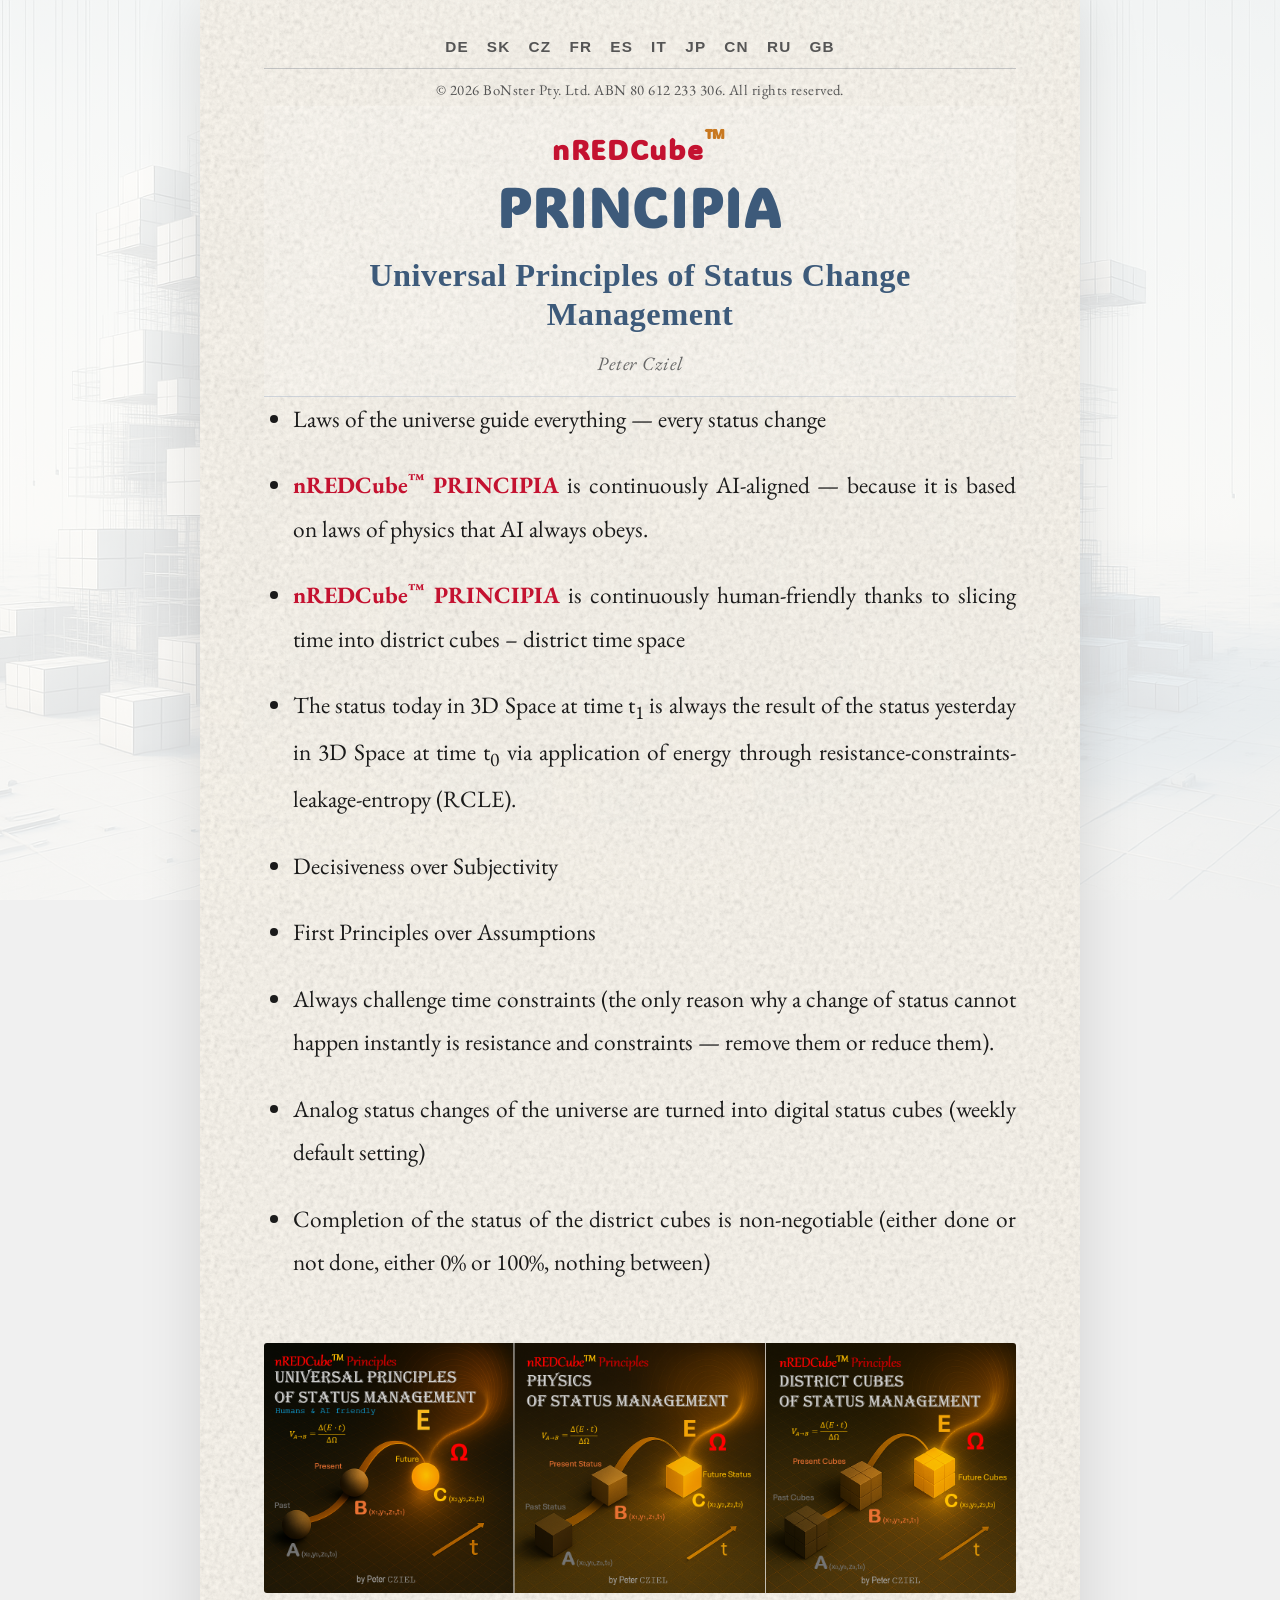
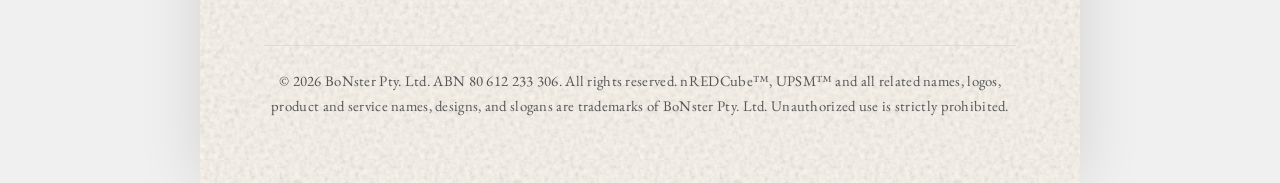
==== index.html @ 59ad7cab "Expand footer trademark notice to include UPSM and full IP protection language" ====
<!DOCTYPE html>
<html lang="en">
<head>
    <meta charset="UTF-8">
    <meta name="viewport" content="width=device-width, initial-scale=1.0">
    <title>nREDCube™ PRINCIPIA — Universal Principles of Status Change Management</title>
    <link rel="preconnect" href="https://fonts.googleapis.com">
    <link rel="preconnect" href="https://fonts.gstatic.com" crossorigin>
    <link href="https://fonts.googleapis.com/css2?family=ADLaM+Display&family=EB+Garamond:ital,wght@0,400;0,600;0,700;1,400&family=Playfair+Display:wght@700;900&display=swap" rel="stylesheet">
    <link rel="stylesheet" href="style.css">
</head>
<body>

    <div class="page-container">

        <div id="google_translate_element" style="display:none"></div>

        <div class="paper">

        <div class="lang-bar">
            <button onclick="translateTo('de')" title="Deutsch">DE</button>
            <button onclick="translateTo('sk')" title="Slovenčina">SK</button>
            <button onclick="translateTo('cs')" title="Čeština">CZ</button>
            <button onclick="translateTo('fr')" title="Français">FR</button>
            <button onclick="translateTo('es')" title="Español">ES</button>
            <button onclick="translateTo('it')" title="Italiano">IT</button>
            <button onclick="translateTo('ja')" title="日本語">JP</button>
            <button onclick="translateTo('zh-CN')" title="中文">CN</button>
            <button onclick="translateTo('ru')" title="Русский">RU</button>
            <button onclick="translateTo('en')" title="English">GB</button>
        </div>

        <div class="paper-top">
            <p class="copyright-top" id="copyright-top"></p>
        </div>

        <header>
            <p class="brand">nREDCube<sup class="brand-tm">™</sup></p>
            <h1>PRINCIPIA</h1>
            <h2>Universal Principles of Status Change Management</h2>
            <p class="author">Peter Cziel</p>
        </header>

        <main>
            <ul class="principles">
                <li>Laws of the universe guide everything &mdash; every status change</li>
                <li><strong>nREDCube<sup>™</sup> PRINCIPIA</strong> is continuously AI-aligned &mdash; because it is based on laws of physics that AI always obeys.</li>
                <li><strong>nREDCube<sup>™</sup> PRINCIPIA</strong> is continuously human-friendly thanks to slicing time into district cubes &ndash; district time space</li>
                <li>The status today in 3D Space at time t<sub>1</sub> is always the result of the status yesterday in 3D Space at time t<sub>0</sub> via application of energy through resistance-constraints-leakage-entropy (RCLE).</li>
                <li>Decisiveness over Subjectivity</li>
                <li>First Principles over Assumptions</li>
                <li>Always challenge time constraints (the only reason why a change of status cannot happen instantly is resistance and constraints &mdash; remove them or reduce them).</li>
                <li>Analog status changes of the universe are turned into digital status cubes (weekly default setting)</li>
                <li>Completion of the status of the district cubes is non-negotiable (either done or not done, either 0% or 100%, nothing between)</li>
            </ul>
        </main>

        <section class="diagrams">
            <img src="nRedCubeTM Main picture.png" alt="nREDCube™ Principles Diagrams — Universal Principles, Physics, and District Cubes of Status Management">
        </section>

        <footer>
            <p id="footer-copy"></p>
        </footer>

        </div><!-- end .paper -->

    </div>

    <script>
        document.getElementById('copyright-top').innerHTML =
            '&copy; ' + new Date().getFullYear() +
            ' BoNster Pty. Ltd. ABN 80 612 233 306. All rights reserved.';

        document.getElementById('footer-copy').innerHTML =
            '&copy; ' + new Date().getFullYear() +
            ' BoNster Pty. Ltd. ABN 80 612 233 306. All rights reserved. nREDCube&trade;, UPSM&trade; and all related names, logos, product and service names, designs, and slogans are trademarks of BoNster Pty. Ltd. Unauthorized use is strictly prohibited.';

        function googleTranslateElementInit() {
            new google.translate.TranslateElement({
                pageLanguage: 'en',
                includedLanguages: 'de,sk,cs,fr,es,it,ja,zh-CN,ru',
                autoDisplay: false
            }, 'google_translate_element');
        }

        function translateTo(lang) {
            var select = document.querySelector('.goog-te-combo');
            if (select) {
                select.value = lang;
                select.dispatchEvent(new Event('change'));
            }
        }
    </script>
    <script src="//translate.google.com/translate_a/element.js?cb=googleTranslateElementInit"></script>

</body>
</html>
---- style.css ----
/* ── Reset ── */
*, *::before, *::after {
    box-sizing: border-box;
    margin: 0;
    padding: 0;
}

/* ── Base ── */
html {
    font-size: 18px;
    scroll-behavior: smooth;
}

body {
    background-color: #f0f0f0;
    background-image: linear-gradient(rgba(255,255,255,0.86), rgba(255,255,255,0.86)), url('Background Image.png');
    background-repeat: no-repeat;
    background-position: center center;
    background-size: cover;
    background-attachment: fixed;
    color: #1a1a1a;
    font-family: 'EB Garamond', Garamond, 'Times New Roman', serif;
    line-height: 1.7;
    min-height: 100vh;
    position: relative;
}

/* ── Page Container — transparent frame ── */
.page-container {
    position: relative;
    z-index: 1;
    max-width: 880px;
    margin: 0 auto;
    padding-top: 0;
    min-height: 100vh;
}

/* ── Paper — cream content area below the glass header ── */
.paper {
    position: relative;
    background: rgba(251, 247, 238, 0.91);
    box-shadow: 0 0 60px rgba(0, 0, 0, 0.12);
    padding: 28px 64px 64px;
    min-height: 100vh;
}

/* Paper grain texture */
.paper::before {
    content: '';
    position: absolute;
    inset: 0;
    z-index: 0;
    pointer-events: none;
    background-image: url("data:image/svg+xml,%3Csvg xmlns='http://www.w3.org/2000/svg' width='220' height='220'%3E%3Cfilter id='n'%3E%3CfeTurbulence type='fractalNoise' baseFrequency='0.2' numOctaves='6' stitchTiles='stitch'/%3E%3CfeColorMatrix type='saturate' values='0'/%3E%3C/filter%3E%3Crect width='220' height='220' filter='url(%23n)' opacity='0.35'/%3E%3C/svg%3E");
    background-repeat: repeat;
    mix-blend-mode: multiply;
}

.paper > * {
    position: relative;
    z-index: 1;
}

/* ── Language Bar ── */
.lang-bar {
    display: flex;
    justify-content: center;
    flex-wrap: wrap;
    gap: 18px;
    padding: 10px 64px 12px;
    border-bottom: 1px solid rgba(125, 132, 143, 0.4);
    font-family: Arial, Helvetica, sans-serif;
    font-size: 0.85rem;
    font-weight: 700;
    letter-spacing: 0.08em;
}

.lang-bar button {
    background: none;
    border: none;
    cursor: pointer;
    padding: 0;
    color: #555;
    font-family: Arial, Helvetica, sans-serif;
    font-size: 0.85rem;
    font-weight: 600;
    letter-spacing: 0.08em;
    transition: color 0.15s, opacity 0.15s;
}

.lang-bar button:hover {
    color: #1a1a1a;
    text-decoration: underline;
}

/* Hide Google Translate banner */
.goog-te-banner-frame, #goog-gt-tt { display: none !important; }
body { top: 0 !important; }

/* ── Paper Top ── */
.paper-top {
    padding: 8px 64px 4px;
}

/* ── Copyright Line ── */
.copyright-top {
    font-size: 0.82rem;
    color: #555;
    text-align: center;
    margin: 0;
    letter-spacing: 0.03em;
}

/* ── Header — glass stripe ── */
header {
    text-align: center;
    padding: 10px 64px 16px;
    margin-bottom: 0;
    border-bottom: 1px solid rgba(180, 190, 205, 0.6);
    background: rgba(255, 255, 255, 0.15);
}

.brand {
    font-family: 'ADLaM Display', Georgia, serif;
    font-size: 1.55rem;
    font-weight: 700;
    color: #c41230;
    letter-spacing: 0.06em;
    margin-bottom: 6px;
}

.brand-tm {
    font-family: 'ADLaM Display', Georgia, serif;
    font-size: 1.0em;
    vertical-align: super;
    color: #c87820;
}

h1 {
    font-family: 'ADLaM Display', Georgia, serif;
    font-size: 3.0rem;
    font-weight: 900;
    color: #3d5a7a;
    letter-spacing: 0.04em;
    line-height: 1;
    margin-bottom: 22px;
}

h2 {
    font-family: 'Garamond', Georgia, serif;
    font-size: clamp(0.9rem, 3.9vw, 1.8rem);
    font-weight: 900;
    color: #3d5a7a;
    letter-spacing: 0.015em;
    line-height: 1.2;
    text-align: center;
    width: 100%;
}

/* ── Author ── */
.author {
    font-family: 'EB Garamond', Garamond, serif;
    font-size: 1.05rem;
    font-style: italic;
    color: #666;
    margin-top: 14px;
    letter-spacing: 0.04em;
}

/* ── Principles List ── */
.principles {
    list-style: disc;
    padding-left: 1.6em;
    margin-bottom: 60px;
}

.principles li {
    font-size: 1.3rem;
    line-height: 1.85;
    margin-bottom: 1em;
    text-align: justify;
    hyphens: auto;
}

.principles li:last-child {
    margin-bottom: 0;
}

.principles strong {
    color: #c41230;
    font-weight: 700;
}

.principles strong sup {
    font-size: 0.6em;
}

/* ── Diagrams ── */
.diagrams {
    margin-bottom: 52px;
}

.diagrams img {
    width: 100%;
    height: auto;
    display: block;
    border-radius: 3px;
}

/* ── Footer ── */
footer {
    border-top: 1px solid #dddbd6;
    padding-top: 22px;
    text-align: center;
}

footer p {
    font-size: 0.82rem;
    color: #555;
    letter-spacing: 0.02em;
}

/* ── Responsive ── */
@media (max-width: 720px) {
    .page-container {
        padding: 32px 28px 48px;
    }

    h1 {
        font-size: 3.8rem;
    }

    h2 {
        font-size: 1.1rem;
    }

    .principles li {
        font-size: 0.95rem;
    }
}

@media (max-width: 480px) {
    h1 {
        font-size: 2.8rem;
    }

    .brand {
        font-size: 1.2rem;
    }
}
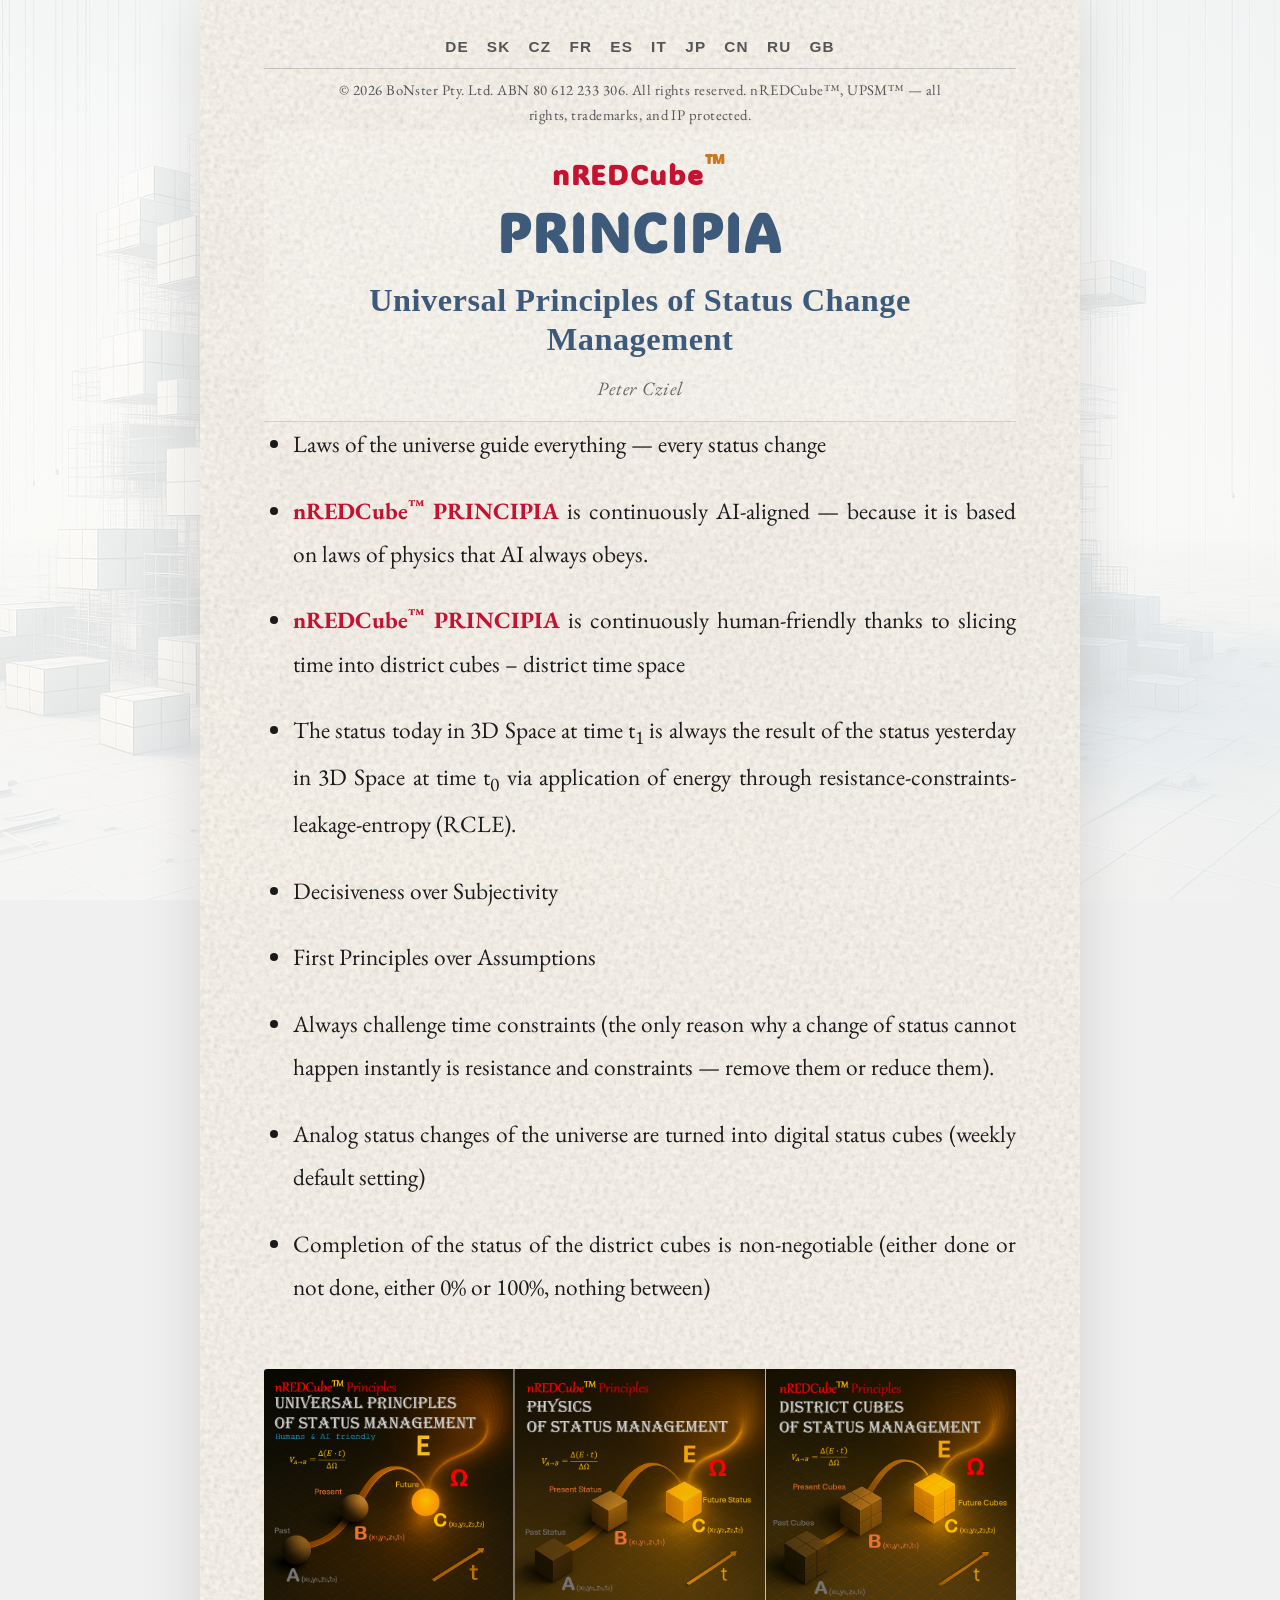
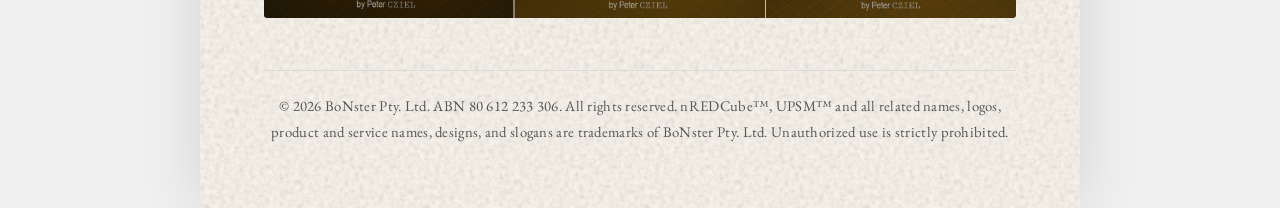
==== commit 11663e7e: "Add full trademark notice to top copyright line" ====
--- a/index.html
+++ b/index.html
@@ -70,7 +70,7 @@
     <script>
         document.getElementById('copyright-top').innerHTML =
             '&copy; ' + new Date().getFullYear() +
-            ' BoNster Pty. Ltd. ABN 80 612 233 306. All rights reserved.';
+            ' BoNster Pty. Ltd. ABN 80 612 233 306. All rights reserved. nREDCube&trade;, UPSM&trade; &mdash; all rights, trademarks, and IP protected.';
 
         document.getElementById('footer-copy').innerHTML =
             '&copy; ' + new Date().getFullYear() +
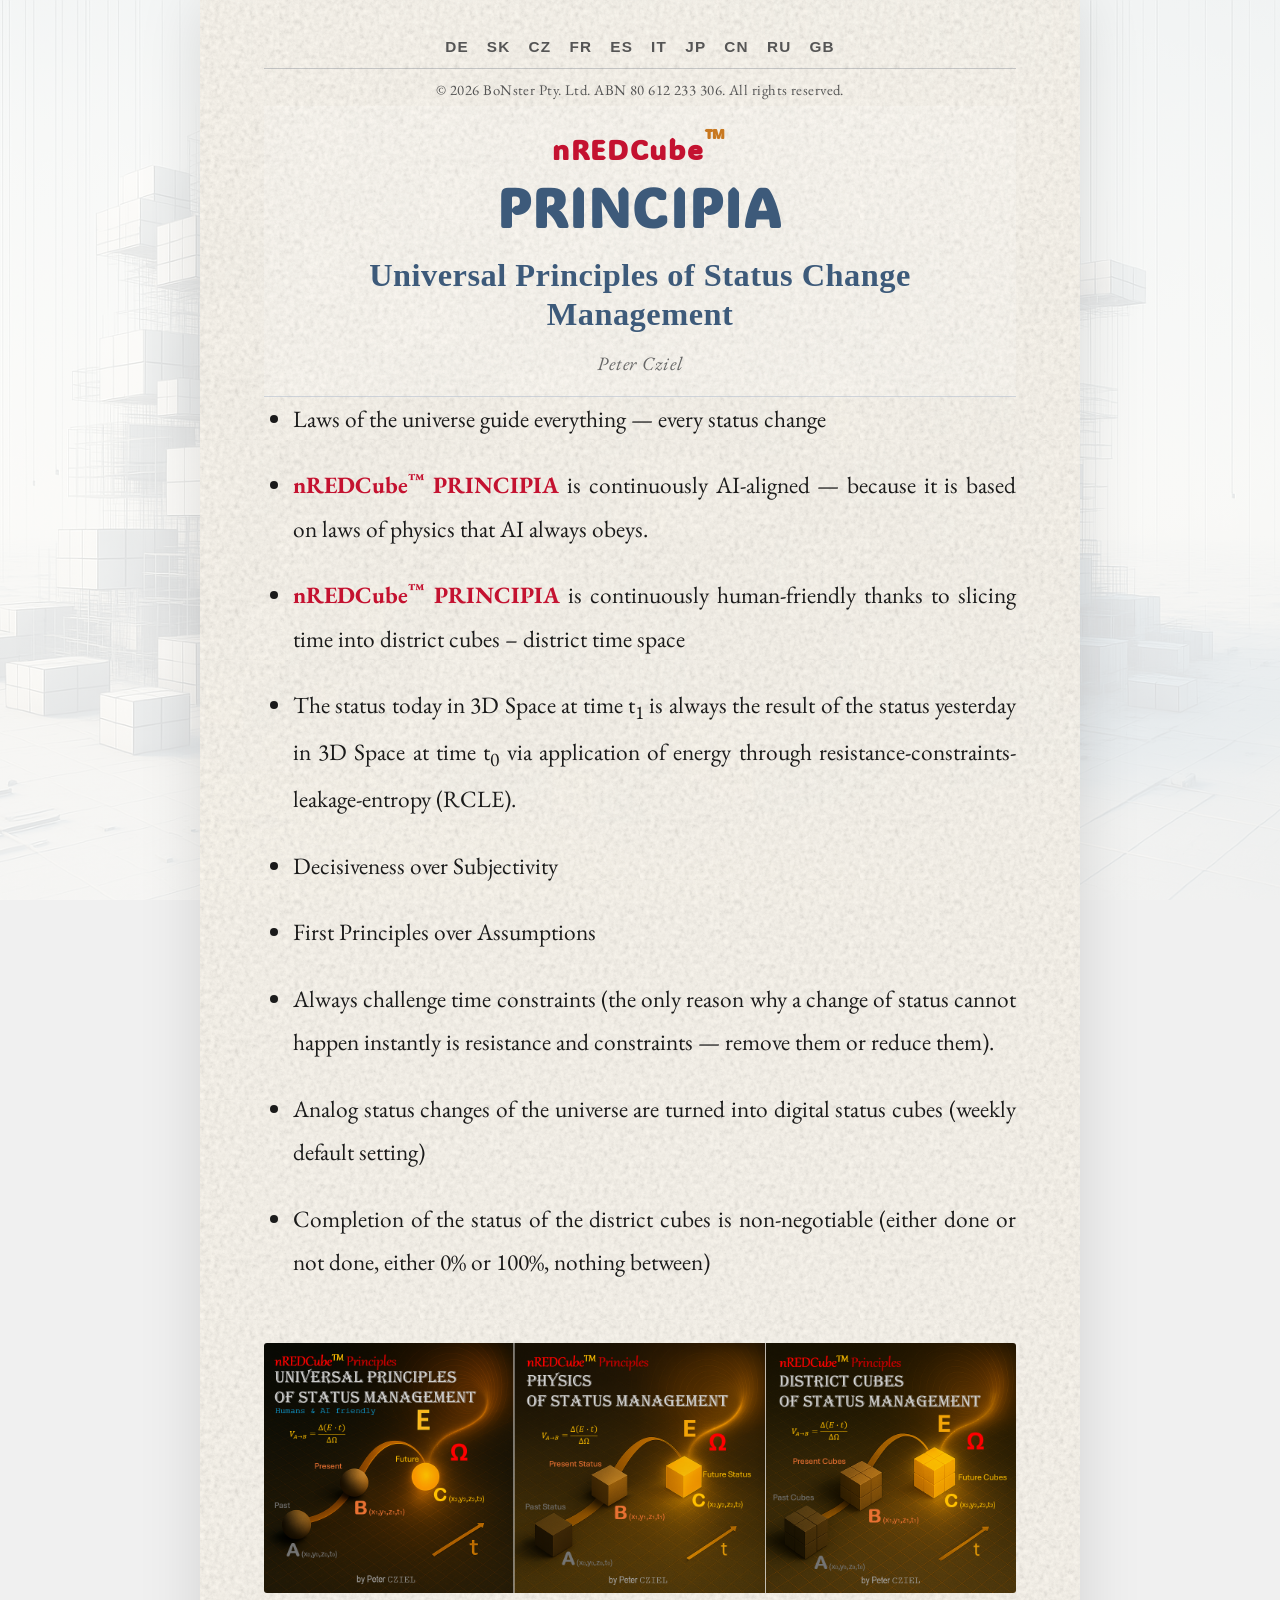
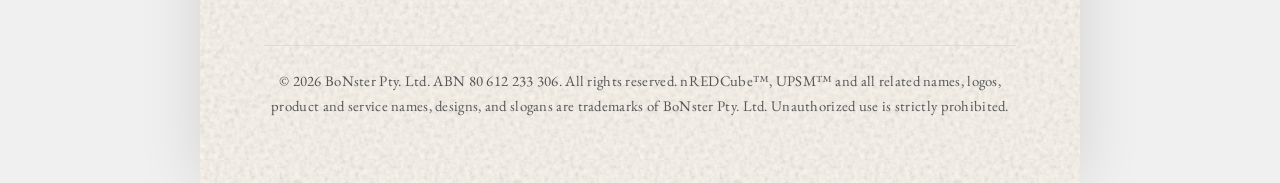
==== commit b489d43c: "Revert top copyright to single line, footer retains full trademark notice" ====
--- a/index.html
+++ b/index.html
@@ -70,7 +70,7 @@
     <script>
         document.getElementById('copyright-top').innerHTML =
             '&copy; ' + new Date().getFullYear() +
-            ' BoNster Pty. Ltd. ABN 80 612 233 306. All rights reserved. nREDCube&trade;, UPSM&trade; &mdash; all rights, trademarks, and IP protected.';
+            ' BoNster Pty. Ltd. ABN 80 612 233 306. All rights reserved.';
 
         document.getElementById('footer-copy').innerHTML =
             '&copy; ' + new Date().getFullYear() +
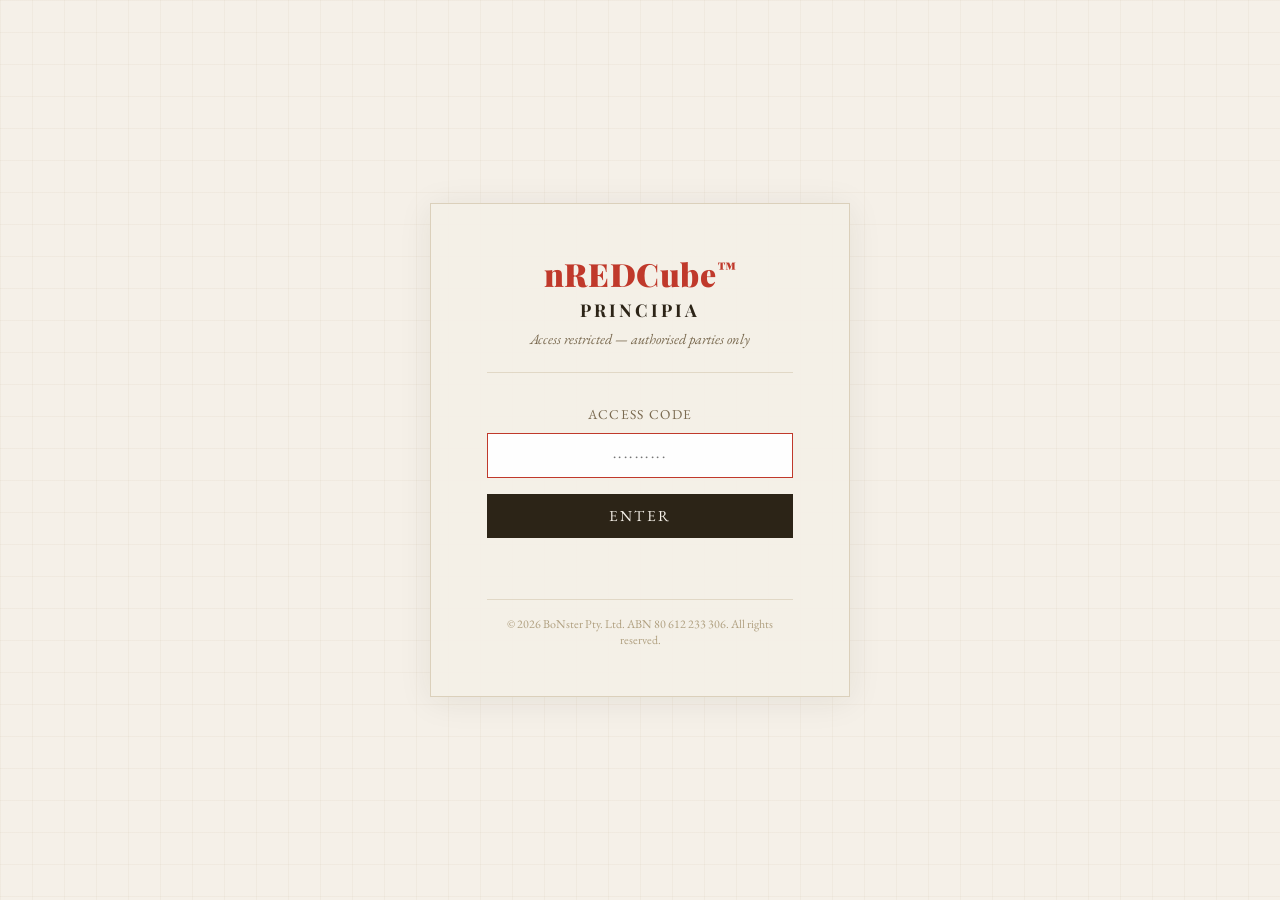
==== commit 42f62a1f: "Add password gate, move PRINCIPIA to principia.html, block search bots" ====
--- a/index.html
+++ b/index.html
@@ -3,96 +3,170 @@
 <head>
     <meta charset="UTF-8">
     <meta name="viewport" content="width=device-width, initial-scale=1.0">
-    <title>nREDCube™ PRINCIPIA — Universal Principles of Status Change Management</title>
+    <title>nREDCube™ — Access Required</title>
     <link rel="preconnect" href="https://fonts.googleapis.com">
     <link rel="preconnect" href="https://fonts.gstatic.com" crossorigin>
-    <link href="https://fonts.googleapis.com/css2?family=ADLaM+Display&family=EB+Garamond:ital,wght@0,400;0,600;0,700;1,400&family=Playfair+Display:wght@700;900&display=swap" rel="stylesheet">
-    <link rel="stylesheet" href="style.css">
+    <link href="https://fonts.googleapis.com/css2?family=EB+Garamond:ital,wght@0,400;0,600;1,400&family=Playfair+Display:wght@700;900&display=swap" rel="stylesheet">
+    <style>
+        *, *::before, *::after { box-sizing: border-box; margin: 0; padding: 0; }
+
+        body {
+            background-color: #f5f0e8;
+            background-image:
+                linear-gradient(rgba(180,160,120,0.08) 1px, transparent 1px),
+                linear-gradient(90deg, rgba(180,160,120,0.08) 1px, transparent 1px);
+            background-size: 32px 32px;
+            min-height: 100vh;
+            display: flex;
+            align-items: center;
+            justify-content: center;
+            font-family: 'EB Garamond', Georgia, serif;
+            color: #2c2417;
+        }
+
+        .gate {
+            background: rgba(245, 240, 232, 0.92);
+            border: 1px solid rgba(180,160,120,0.4);
+            padding: 3rem 3.5rem;
+            max-width: 420px;
+            width: 90%;
+            text-align: center;
+            box-shadow: 0 4px 32px rgba(44,36,23,0.08);
+        }
+
+        .brand {
+            font-family: 'Playfair Display', Georgia, serif;
+            font-size: 2rem;
+            font-weight: 900;
+            color: #c0392b;
+            letter-spacing: 0.02em;
+            margin-bottom: 0.2rem;
+        }
+
+        .brand sup {
+            font-size: 0.55em;
+            vertical-align: super;
+        }
+
+        h1 {
+            font-family: 'Playfair Display', Georgia, serif;
+            font-size: 1.1rem;
+            font-weight: 700;
+            letter-spacing: 0.18em;
+            text-transform: uppercase;
+            color: #2c2417;
+            margin-bottom: 0.5rem;
+        }
+
+        .subtitle {
+            font-size: 0.9rem;
+            color: #7a6a50;
+            font-style: italic;
+            margin-bottom: 2rem;
+            border-bottom: 1px solid rgba(180,160,120,0.3);
+            padding-bottom: 1.5rem;
+        }
+
+        label {
+            display: block;
+            font-size: 0.85rem;
+            letter-spacing: 0.1em;
+            text-transform: uppercase;
+            color: #7a6a50;
+            margin-bottom: 0.6rem;
+        }
+
+        input[type="password"] {
+            width: 100%;
+            padding: 0.7rem 1rem;
+            font-family: 'EB Garamond', Georgia, serif;
+            font-size: 1rem;
+            background: rgba(255,255,255,0.7);
+            border: 1px solid rgba(180,160,120,0.5);
+            color: #2c2417;
+            text-align: center;
+            letter-spacing: 0.15em;
+            outline: none;
+            margin-bottom: 1rem;
+        }
+
+        input[type="password"]:focus {
+            border-color: #c0392b;
+            background: rgba(255,255,255,0.95);
+        }
+
+        button {
+            width: 100%;
+            padding: 0.75rem;
+            background: #2c2417;
+            color: #f5f0e8;
+            font-family: 'EB Garamond', Georgia, serif;
+            font-size: 0.95rem;
+            letter-spacing: 0.15em;
+            text-transform: uppercase;
+            border: none;
+            cursor: pointer;
+            transition: background 0.2s;
+        }
+
+        button:hover {
+            background: #c0392b;
+        }
+
+        .error {
+            color: #c0392b;
+            font-size: 0.85rem;
+            margin-top: 0.75rem;
+            font-style: italic;
+            min-height: 1.2em;
+        }
+
+        .footer-note {
+            margin-top: 2rem;
+            font-size: 0.75rem;
+            color: #b0a080;
+            border-top: 1px solid rgba(180,160,120,0.3);
+            padding-top: 1rem;
+        }
+    </style>
 </head>
 <body>
 
-    <div class="page-container">
+    <div class="gate">
+        <p class="brand">nREDCube<sup>™</sup></p>
+        <h1>PRINCIPIA</h1>
+        <p class="subtitle">Access restricted — authorised parties only</p>
 
-        <div id="google_translate_element" style="display:none"></div>
+        <label for="pw">Access code</label>
+        <input type="password" id="pw" autocomplete="off" autofocus placeholder="··········">
+        <button onclick="checkPassword()">Enter</button>
+        <p class="error" id="error-msg"></p>
 
-        <div class="paper">
-
-        <div class="lang-bar">
-            <button onclick="translateTo('de')" title="Deutsch">DE</button>
-            <button onclick="translateTo('sk')" title="Slovenčina">SK</button>
-            <button onclick="translateTo('cs')" title="Čeština">CZ</button>
-            <button onclick="translateTo('fr')" title="Français">FR</button>
-            <button onclick="translateTo('es')" title="Español">ES</button>
-            <button onclick="translateTo('it')" title="Italiano">IT</button>
-            <button onclick="translateTo('ja')" title="日本語">JP</button>
-            <button onclick="translateTo('zh-CN')" title="中文">CN</button>
-            <button onclick="translateTo('ru')" title="Русский">RU</button>
-            <button onclick="translateTo('en')" title="English">GB</button>
-        </div>
-
-        <div class="paper-top">
-            <p class="copyright-top" id="copyright-top"></p>
-        </div>
-
-        <header>
-            <p class="brand">nREDCube<sup class="brand-tm">™</sup></p>
-            <h1>PRINCIPIA</h1>
-            <h2>Universal Principles of Status Change Management</h2>
-            <p class="author">Peter Cziel</p>
-        </header>
-
-        <main>
-            <ul class="principles">
-                <li>Laws of the universe guide everything &mdash; every status change</li>
-                <li><strong>nREDCube<sup>™</sup> PRINCIPIA</strong> is continuously AI-aligned &mdash; because it is based on laws of physics that AI always obeys.</li>
-                <li><strong>nREDCube<sup>™</sup> PRINCIPIA</strong> is continuously human-friendly thanks to slicing time into district cubes &ndash; district time space</li>
-                <li>The status today in 3D Space at time t<sub>1</sub> is always the result of the status yesterday in 3D Space at time t<sub>0</sub> via application of energy through resistance-constraints-leakage-entropy (RCLE).</li>
-                <li>Decisiveness over Subjectivity</li>
-                <li>First Principles over Assumptions</li>
-                <li>Always challenge time constraints (the only reason why a change of status cannot happen instantly is resistance and constraints &mdash; remove them or reduce them).</li>
-                <li>Analog status changes of the universe are turned into digital status cubes (weekly default setting)</li>
-                <li>Completion of the status of the district cubes is non-negotiable (either done or not done, either 0% or 100%, nothing between)</li>
-            </ul>
-        </main>
-
-        <section class="diagrams">
-            <img src="nRedCubeTM Main picture.png" alt="nREDCube™ Principles Diagrams — Universal Principles, Physics, and District Cubes of Status Management">
-        </section>
-
-        <footer>
-            <p id="footer-copy"></p>
-        </footer>
-
-        </div><!-- end .paper -->
-
+        <p class="footer-note">© <script>document.write(new Date().getFullYear())</script> BoNster Pty. Ltd. ABN 80 612 233 306. All rights reserved.</p>
     </div>
 
     <script>
-        document.getElementById('copyright-top').innerHTML =
-            '&copy; ' + new Date().getFullYear() +
-            ' BoNster Pty. Ltd. ABN 80 612 233 306. All rights reserved.';
-
-        document.getElementById('footer-copy').innerHTML =
-            '&copy; ' + new Date().getFullYear() +
-            ' BoNster Pty. Ltd. ABN 80 612 233 306. All rights reserved. nREDCube&trade;, UPSM&trade; and all related names, logos, product and service names, designs, and slogans are trademarks of BoNster Pty. Ltd. Unauthorized use is strictly prohibited.';
-
-        function googleTranslateElementInit() {
-            new google.translate.TranslateElement({
-                pageLanguage: 'en',
-                includedLanguages: 'de,sk,cs,fr,es,it,ja,zh-CN,ru',
-                autoDisplay: false
-            }, 'google_translate_element');
+        function checkPassword() {
+            var input = document.getElementById('pw').value;
+            if (input === 'Domasa477') {
+                sessionStorage.setItem('nrc_access', '1');
+                window.location.href = 'principia.html';
+            } else {
+                document.getElementById('error-msg').textContent = 'Incorrect access code.';
+                document.getElementById('pw').value = '';
+                document.getElementById('pw').focus();
+            }
         }
 
-        function translateTo(lang) {
-            var select = document.querySelector('.goog-te-combo');
-            if (select) {
-                select.value = lang;
-                select.dispatchEvent(new Event('change'));
-            }
+        document.getElementById('pw').addEventListener('keydown', function(e) {
+            if (e.key === 'Enter') checkPassword();
+        });
+
+        // If already authenticated this session, go straight through
+        if (sessionStorage.getItem('nrc_access') === '1') {
+            window.location.href = 'principia.html';
         }
     </script>
-    <script src="//translate.google.com/translate_a/element.js?cb=googleTranslateElementInit"></script>
 
 </body>
 </html>
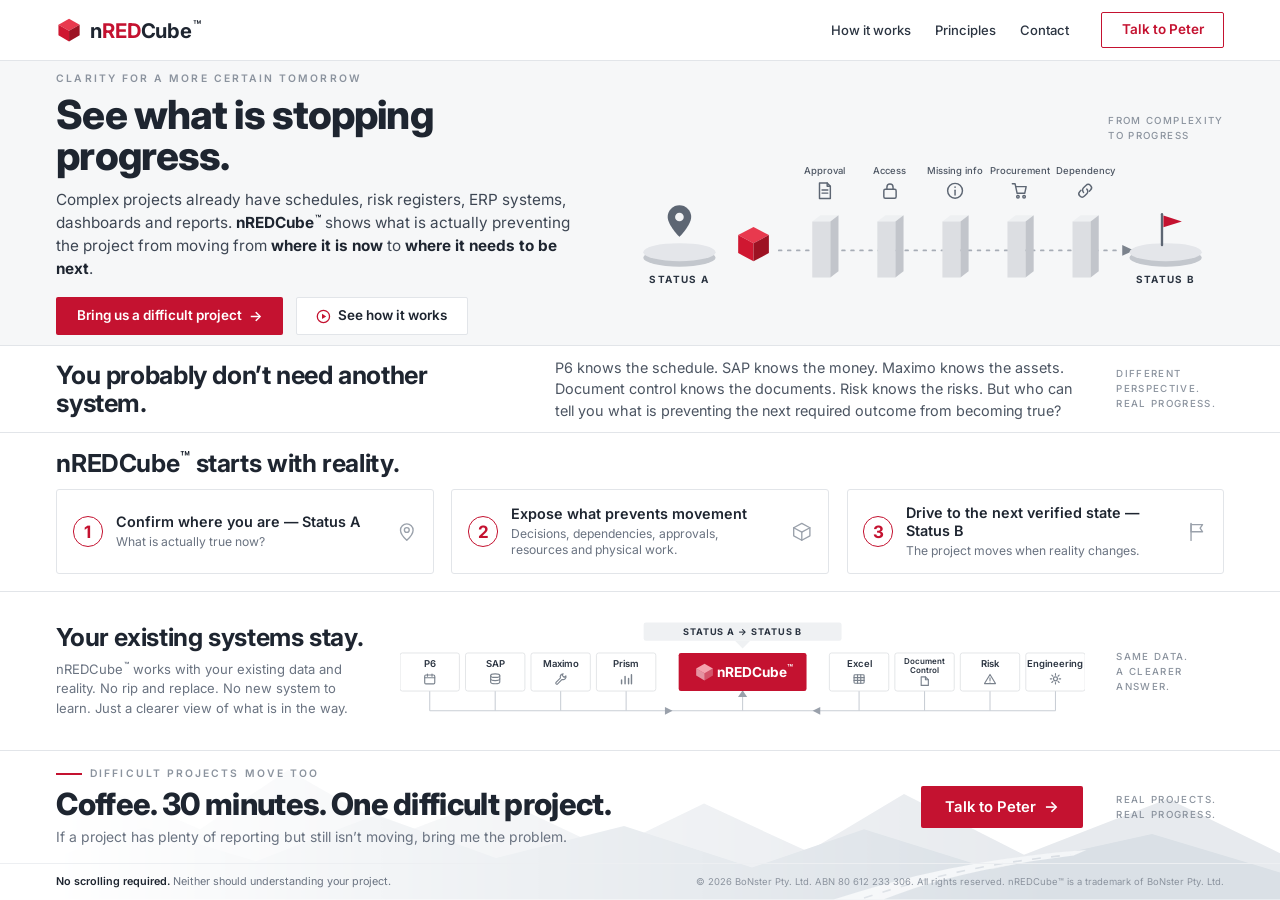
==== commit 09b744eb: "New homepage; move PRINCIPIA to /principia/" ====
--- a/index.html
+++ b/index.html
@@ -1,172 +1,669 @@
 <!DOCTYPE html>
 <html lang="en">
 <head>
-    <meta charset="UTF-8">
-    <meta name="viewport" content="width=device-width, initial-scale=1.0">
-    <title>nREDCube™ — Access Required</title>
-    <link rel="preconnect" href="https://fonts.googleapis.com">
-    <link rel="preconnect" href="https://fonts.gstatic.com" crossorigin>
-    <link href="https://fonts.googleapis.com/css2?family=EB+Garamond:ital,wght@0,400;0,600;1,400&family=Playfair+Display:wght@700;900&display=swap" rel="stylesheet">
-    <style>
-        *, *::before, *::after { box-sizing: border-box; margin: 0; padding: 0; }
-
-        body {
-            background-color: #f5f0e8;
-            background-image:
-                linear-gradient(rgba(180,160,120,0.08) 1px, transparent 1px),
-                linear-gradient(90deg, rgba(180,160,120,0.08) 1px, transparent 1px);
-            background-size: 32px 32px;
-            min-height: 100vh;
-            display: flex;
-            align-items: center;
-            justify-content: center;
-            font-family: 'EB Garamond', Georgia, serif;
-            color: #2c2417;
-        }
-
-        .gate {
-            background: rgba(245, 240, 232, 0.92);
-            border: 1px solid rgba(180,160,120,0.4);
-            padding: 3rem 3.5rem;
-            max-width: 420px;
-            width: 90%;
-            text-align: center;
-            box-shadow: 0 4px 32px rgba(44,36,23,0.08);
-        }
-
-        .brand {
-            font-family: 'Playfair Display', Georgia, serif;
-            font-size: 2rem;
-            font-weight: 900;
-            color: #c0392b;
-            letter-spacing: 0.02em;
-            margin-bottom: 0.2rem;
-        }
-
-        .brand sup {
-            font-size: 0.55em;
-            vertical-align: super;
-        }
-
-        h1 {
-            font-family: 'Playfair Display', Georgia, serif;
-            font-size: 1.1rem;
-            font-weight: 700;
-            letter-spacing: 0.18em;
-            text-transform: uppercase;
-            color: #2c2417;
-            margin-bottom: 0.5rem;
-        }
-
-        .subtitle {
-            font-size: 0.9rem;
-            color: #7a6a50;
-            font-style: italic;
-            margin-bottom: 2rem;
-            border-bottom: 1px solid rgba(180,160,120,0.3);
-            padding-bottom: 1.5rem;
-        }
-
-        label {
-            display: block;
-            font-size: 0.85rem;
-            letter-spacing: 0.1em;
-            text-transform: uppercase;
-            color: #7a6a50;
-            margin-bottom: 0.6rem;
-        }
-
-        input[type="password"] {
-            width: 100%;
-            padding: 0.7rem 1rem;
-            font-family: 'EB Garamond', Georgia, serif;
-            font-size: 1rem;
-            background: rgba(255,255,255,0.7);
-            border: 1px solid rgba(180,160,120,0.5);
-            color: #2c2417;
-            text-align: center;
-            letter-spacing: 0.15em;
-            outline: none;
-            margin-bottom: 1rem;
-        }
-
-        input[type="password"]:focus {
-            border-color: #c0392b;
-            background: rgba(255,255,255,0.95);
-        }
-
-        button {
-            width: 100%;
-            padding: 0.75rem;
-            background: #2c2417;
-            color: #f5f0e8;
-            font-family: 'EB Garamond', Georgia, serif;
-            font-size: 0.95rem;
-            letter-spacing: 0.15em;
-            text-transform: uppercase;
-            border: none;
-            cursor: pointer;
-            transition: background 0.2s;
-        }
-
-        button:hover {
-            background: #c0392b;
-        }
-
-        .error {
-            color: #c0392b;
-            font-size: 0.85rem;
-            margin-top: 0.75rem;
-            font-style: italic;
-            min-height: 1.2em;
-        }
-
-        .footer-note {
-            margin-top: 2rem;
-            font-size: 0.75rem;
-            color: #b0a080;
-            border-top: 1px solid rgba(180,160,120,0.3);
-            padding-top: 1rem;
-        }
-    </style>
+<meta charset="UTF-8">
+<meta name="viewport" content="width=device-width, initial-scale=1.0">
+<title>nREDCube — See what is stopping progress.</title>
+<meta name="description" content="nREDCube shows what is actually preventing a complex project from moving from where it is now to where it needs to be next. It works with your existing systems.">
+<link rel="icon" href="data:image/svg+xml,%3Csvg xmlns='http://www.w3.org/2000/svg' viewBox='0 0 32 32'%3E%3Cpath d='M16 2 29 9.5 16 17 3 9.5Z' fill='%23e8394e'/%3E%3Cpath d='M3 9.5 16 17v13L3 22.5Z' fill='%23cf1731'/%3E%3Cpath d='M29 9.5 16 17v13l13-7.5Z' fill='%239d1223'/%3E%3C/svg%3E">
+<link rel="preconnect" href="https://fonts.googleapis.com">
+<link rel="preconnect" href="https://fonts.gstatic.com" crossorigin>
+<link href="https://fonts.googleapis.com/css2?family=Inter:wght@400;500;600;700;800&display=swap" rel="stylesheet">
+<link rel="stylesheet" href="home.css">
 </head>
 <body>
 
-    <div class="gate">
-        <p class="brand">nREDCube<sup>™</sup></p>
-        <h1>PRINCIPIA</h1>
-        <p class="subtitle">Access restricted — authorised parties only</p>
-
-        <label for="pw">Access code</label>
-        <input type="password" id="pw" autocomplete="off" autofocus placeholder="··········">
-        <button onclick="checkPassword()">Enter</button>
-        <p class="error" id="error-msg"></p>
-
-        <p class="footer-note">© <script>document.write(new Date().getFullYear())</script> BoNster Pty. Ltd. ABN 80 612 233 306. All rights reserved.</p>
+<a class="skip-link" href="#reality">Skip to content</a>
+
+<div class="screen">
+
+    <header class="site-header">
+        <div class="inner header-inner">
+
+            <a class="logo" href="/" aria-label="nREDCube home">
+                <svg class="logo-mark" viewBox="0 0 32 32" aria-hidden="true" focusable="false">
+                    <path d="M16 2 29 9.5 16 17 3 9.5Z" fill="#e8394e"/>
+                    <path d="M3 9.5 16 17v13L3 22.5Z" fill="#cf1731"/>
+                    <path d="M29 9.5 16 17v13l13-7.5Z" fill="#9d1223"/>
+                </svg>
+                <span class="logo-text">n<span class="logo-accent">RED</span>Cube<sup class="tm">&trade;</sup></span>
+            </a>
+
+            <nav class="site-nav" aria-label="Primary">
+                <button type="button" class="nav-link js-hiw" data-screen="how-it-works">How it works</button>
+                <a class="nav-link" href="/principia/">Principles</a>
+                <!-- Reserved for a future Use cases screen; hidden from view and from the tab order. -->
+                <a class="nav-link" data-screen="use-cases" href="#systems" hidden>Use cases</a>
+                <a class="nav-link" href="mailto:peter.cziel@nredgroup.com.au?subject=nREDCube%20enquiry">Contact</a>
+                <a class="btn btn-outline" href="mailto:peter.cziel@nredgroup.com.au?subject=One%20difficult%20project">Talk to Peter</a>
+            </nav>
+
+        </div>
+    </header>
+
+    <main>
+
+        <!-- ── Hero ───────────────────────────────────────────── -->
+        <section class="band band-hero">
+            <div class="inner hero-grid">
+
+                <div class="hero-copy">
+                    <p class="eyebrow">Clarity for a more certain tomorrow</p>
+                    <h1>See what is stopping progress.</h1>
+                    <p class="lede">Complex projects already have schedules, risk registers, ERP systems,
+                        dashboards and reports. <strong>nREDCube<sup class="tm">&trade;</sup></strong> shows what is actually preventing
+                        the project from moving from <strong>where it is now</strong> to
+                        <strong>where it needs to be next</strong>.</p>
+                    <div class="hero-actions">
+                        <a class="btn btn-primary" href="mailto:peter.cziel@nredgroup.com.au?subject=A%20difficult%20project">
+                            Bring us a difficult project <span class="btn-arrow" aria-hidden="true">&rarr;</span>
+                        </a>
+                        <button type="button" class="btn btn-ghost js-hiw" data-screen="how-it-works">
+                            <svg class="btn-icon" viewBox="0 0 16 16" aria-hidden="true" focusable="false">
+                                <circle cx="8" cy="8" r="6.6" fill="none" stroke="currentColor" stroke-width="1.4"/>
+                                <path d="M6.5 5.2 11 8l-4.5 2.8Z" fill="currentColor"/>
+                            </svg>
+                            See how it works
+                        </button>
+                    </div>
+                </div>
+
+                <div class="hero-visual">
+                    <p class="margin-note note-end">From complexity<br>to progress</p>
+
+                    <svg class="flow" viewBox="0 0 660 158" preserveAspectRatio="xMidYMid meet"
+                         role="img" aria-labelledby="flowTitle flowDesc">
+                        <title id="flowTitle">From Status A to Status B through project resistances</title>
+                        <desc id="flowDesc">A red cube leaves the current state, Status A, and travels
+                            towards the required state, Status B. Five grey barriers stand in the way,
+                            labelled Approval, Access, Missing info, Procurement and Dependency.</desc>
+
+                        <!-- directional path -->
+                        <path d="M168 110H548" fill="none" stroke="#a7adb6" stroke-width="2"
+                              stroke-linecap="round" stroke-dasharray="3 7"/>
+                        <path d="M548 104l13 6-13 6Z" fill="#7c838d"/>
+
+                        <!-- Status A -->
+                        <ellipse cx="58" cy="118" rx="40" ry="10" fill="#c3c7cd"/>
+                        <ellipse cx="58" cy="112" rx="40" ry="10" fill="#e4e6ea"/>
+                        <path d="M58 60a13 13 0 0 1 13 13c0 9-13 22-13 22s-13-13-13-22a13 13 0 0 1 13-13Z" fill="#5d6673"/>
+                        <circle cx="58" cy="73" r="4.8" fill="#f2f3f5"/>
+                        <text class="svg-cap" x="58" y="146">STATUS A</text>
+
+                        <!-- Status B -->
+                        <ellipse cx="596" cy="118" rx="40" ry="10" fill="#c3c7cd"/>
+                        <ellipse cx="596" cy="112" rx="40" ry="10" fill="#e4e6ea"/>
+                        <path d="M592 70v34" stroke="#5d6673" stroke-width="2.6" stroke-linecap="round"/>
+                        <path d="M593.6 71.5 614 78l-20.4 6.5Z" fill="#c41230"/>
+                        <text class="svg-cap" x="596" y="146">STATUS B</text>
+
+                        <!-- barriers -->
+                        <g class="barriers">
+                            <g>
+                                <text class="svg-label" x="219" y="26">Approval</text>
+                                <g transform="translate(209 34)">
+                                    <path d="M4 1.5h8.5L16 5v13.5H4Z"/><path d="M12.5 1.5V5H16"/>
+                                    <path d="M6.8 9.2h6.4"/><path d="M6.8 12.6h6.4"/>
+                                </g>
+                                <path d="M205 78 214 71h20l-9 7Z" fill="#eef0f2"/>
+                                <rect x="205" y="78" width="20" height="62" fill="#dcdee2"/>
+                                <path d="M225 78 234 71v62l-9 7Z" fill="#c2c5cb"/>
+                            </g>
+                            <g>
+                                <text class="svg-label" x="291" y="26">Access</text>
+                                <g transform="translate(281 34)">
+                                    <rect x="3.2" y="8.4" width="13.6" height="9.8" rx="1.6"/>
+                                    <path d="M6.6 8.4V6a3.4 3.4 0 0 1 6.8 0v2.4"/>
+                                </g>
+                                <path d="M277 78 286 71h20l-9 7Z" fill="#eef0f2"/>
+                                <rect x="277" y="78" width="20" height="62" fill="#dcdee2"/>
+                                <path d="M297 78 306 71v62l-9 7Z" fill="#c2c5cb"/>
+                            </g>
+                            <g>
+                                <text class="svg-label" x="363" y="26">Missing info</text>
+                                <g transform="translate(353 34)">
+                                    <circle cx="10" cy="10" r="8.2"/>
+                                    <path d="M10 9.4v5.2"/>
+                                    <circle cx="10" cy="6" r="0.9" fill="#5d6673" stroke="none"/>
+                                </g>
+                                <path d="M349 78 358 71h20l-9 7Z" fill="#eef0f2"/>
+                                <rect x="349" y="78" width="20" height="62" fill="#dcdee2"/>
+                                <path d="M369 78 378 71v62l-9 7Z" fill="#c2c5cb"/>
+                            </g>
+                            <g>
+                                <text class="svg-label" x="435" y="26">Procurement</text>
+                                <g transform="translate(425 34)">
+                                    <path d="M1.4 2.2h3l2.3 10.6h8.4l1.6-7.4H5.4"/>
+                                    <circle cx="7.6" cy="16.6" r="1.4"/>
+                                    <circle cx="14.4" cy="16.6" r="1.4"/>
+                                </g>
+                                <path d="M421 78 430 71h20l-9 7Z" fill="#eef0f2"/>
+                                <rect x="421" y="78" width="20" height="62" fill="#dcdee2"/>
+                                <path d="M441 78 450 71v62l-9 7Z" fill="#c2c5cb"/>
+                            </g>
+                            <g>
+                                <text class="svg-label" x="507" y="26">Dependency</text>
+                                <g transform="translate(497 34)">
+                                    <path d="M8.2 11.8a3.6 3.6 0 0 1 0-5.1l2.6-2.6a3.6 3.6 0 0 1 5.1 5.1l-1.3 1.3"/>
+                                    <path d="M11.8 8.2a3.6 3.6 0 0 1 0 5.1l-2.6 2.6a3.6 3.6 0 0 1-5.1-5.1l1.3-1.3"/>
+                                </g>
+                                <path d="M493 78 502 71h20l-9 7Z" fill="#eef0f2"/>
+                                <rect x="493" y="78" width="20" height="62" fill="#dcdee2"/>
+                                <path d="M513 78 522 71v62l-9 7Z" fill="#c2c5cb"/>
+                            </g>
+                        </g>
+
+                        <!-- the cube in motion -->
+                        <path d="M140 84 157 93l-17 9-17-9Z" fill="#e8394e"/>
+                        <path d="M123 93 140 102v20l-17-9Z" fill="#cf1731"/>
+                        <path d="M157 93 140 102v20l17-9Z" fill="#9d1223"/>
+                    </svg>
+                </div>
+
+            </div>
+        </section>
+
+        <!-- ── The question ───────────────────────────────────── -->
+        <section class="band band-question">
+            <div class="inner question-grid">
+                <h2 class="band-title">You probably don&rsquo;t need another system.</h2>
+                <p class="question-copy">P6 knows the schedule. SAP knows the money. Maximo knows the assets.
+                    Document control knows the documents. Risk knows the risks. But who can tell you what is
+                    preventing the next required outcome from becoming true?</p>
+                <p class="margin-note">Different<br>perspective.<br>Real progress.</p>
+            </div>
+        </section>
+
+        <!-- ── Three steps ────────────────────────────────────── -->
+        <section class="band band-reality" id="reality" tabindex="-1">
+            <div class="inner">
+                <h2 class="band-title">nREDCube<sup class="tm">&trade;</sup> starts with reality.</h2>
+                <ol class="cards">
+
+                    <li class="card">
+                        <span class="card-num" aria-hidden="true">1</span>
+                        <div class="card-body">
+                            <h3>Confirm where you are &mdash; Status A</h3>
+                            <p>What is actually true now?</p>
+                        </div>
+                        <svg class="card-icon" viewBox="0 0 24 24" aria-hidden="true" focusable="false">
+                            <path d="M12 21.5S19 14.8 19 10.2a7 7 0 1 0-14 0c0 4.6 7 11.3 7 11.3Z"/>
+                            <circle cx="12" cy="10" r="2.7"/>
+                        </svg>
+                    </li>
+
+                    <li class="card">
+                        <span class="card-num" aria-hidden="true">2</span>
+                        <div class="card-body">
+                            <h3>Expose what prevents movement</h3>
+                            <p>Decisions, dependencies, approvals, resources and physical work.</p>
+                        </div>
+                        <svg class="card-icon" viewBox="0 0 24 24" aria-hidden="true" focusable="false">
+                            <path d="M12 2.6 21 7.5 12 12.4 3 7.5Z"/>
+                            <path d="M3 7.5v9L12 21.4v-9"/>
+                            <path d="M21 7.5v9L12 21.4"/>
+                        </svg>
+                    </li>
+
+                    <li class="card">
+                        <span class="card-num" aria-hidden="true">3</span>
+                        <div class="card-body">
+                            <h3>Drive to the next verified state &mdash; Status B</h3>
+                            <p>The project moves when reality changes.</p>
+                        </div>
+                        <svg class="card-icon" viewBox="0 0 24 24" aria-hidden="true" focusable="false">
+                            <path d="M5.6 21.6V2.6"/>
+                            <path d="M5.6 4h12.8l-2.7 4 2.7 4H5.6Z"/>
+                        </svg>
+                    </li>
+
+                </ol>
+            </div>
+        </section>
+
+        <!-- ── Existing systems ───────────────────────────────── -->
+        <section class="band band-systems" id="systems" tabindex="-1">
+            <div class="inner systems-grid">
+
+                <div class="systems-copy">
+                    <h2 class="band-title">Your existing systems stay.</h2>
+                    <p>nREDCube<sup class="tm">&trade;</sup> works with your existing data and reality. No rip and replace.
+                        No new system to learn. Just a clearer view of what is in the way.</p>
+                </div>
+
+                <div class="systems-visual">
+                    <svg class="systems-map" viewBox="0 0 900 132" preserveAspectRatio="xMidYMid meet"
+                         role="img" aria-labelledby="sysTitle sysDesc">
+                        <title id="sysTitle">nREDCube sits across the systems you already run</title>
+                        <desc id="sysDesc">P6, SAP, Maximo, Prism, Excel, Document Control, Risk and
+                            Engineering all feed into nREDCube, which answers what is needed to move
+                            from Status A to Status B.</desc>
+
+                        <!-- status label -->
+                        <rect x="320" y="2" width="260" height="24" rx="3" fill="#eff1f3"/>
+                        <text class="svg-status" x="450" y="18">STATUS A &#8594; STATUS B</text>
+                        <path d="M440 26h20l-10 10Z" fill="#eff1f3"/>
+
+                        <!-- wiring -->
+                        <g class="wires">
+                            <path d="M39 92v26M125 92v26M211 92v26M297 92v26"/>
+                            <path d="M603 92v26M689 92v26M775 92v26M861 92v26"/>
+                            <path d="M39 118h822"/>
+                            <path d="M450 118v-18"/>
+                        </g>
+                        <path d="M444 100l6-9 6 9Z" fill="#9aa1ab"/>
+                        <path d="M348 113l10 5-10 5Z" fill="#9aa1ab"/>
+                        <path d="M552 113l-10 5 10 5Z" fill="#9aa1ab"/>
+
+                        <!-- left systems -->
+                        <g class="sys-box">
+                            <rect x="0" y="42" width="78" height="50" rx="3"/>
+                            <text class="svg-sys" x="39" y="61">P6</text>
+                            <g class="sys-ico" transform="translate(31 68)">
+                                <rect x="1.4" y="3" width="13.2" height="11.6" rx="1.5"/>
+                                <path d="M1.4 6.6h13.2"/><path d="M5 1.6v3"/><path d="M11 1.6v3"/>
+                            </g>
+                        </g>
+                        <g class="sys-box">
+                            <rect x="86" y="42" width="78" height="50" rx="3"/>
+                            <text class="svg-sys" x="125" y="61">SAP</text>
+                            <g class="sys-ico" transform="translate(117 68)">
+                                <ellipse cx="8" cy="3.8" rx="6" ry="2.3"/>
+                                <path d="M2 3.8v8.4c0 1.3 2.7 2.3 6 2.3s6-1 6-2.3V3.8"/>
+                                <path d="M2 8c0 1.3 2.7 2.3 6 2.3s6-1 6-2.3"/>
+                            </g>
+                        </g>
+                        <g class="sys-box">
+                            <rect x="172" y="42" width="78" height="50" rx="3"/>
+                            <text class="svg-sys" x="211" y="61">Maximo</text>
+                            <g class="sys-ico" transform="translate(203 68)">
+                                <path d="M11.2 1.3a3.9 3.9 0 0 0-3.4 5.5L1.9 12.6a1.5 1.5 0 0 0 2.1 2.1l5.9-5.9a3.9 3.9 0 0 0 5-4.7L12.6 6.1 10 3.5Z"/>
+                            </g>
+                        </g>
+                        <g class="sys-box">
+                            <rect x="258" y="42" width="78" height="50" rx="3"/>
+                            <text class="svg-sys" x="297" y="61">Prism</text>
+                            <g class="sys-ico sys-ico-bars" transform="translate(289 68)">
+                                <path d="M2 14.4V9.4M6.6 14.4V5M11.2 14.4V7.6M15 14.4V2.6"/>
+                            </g>
+                        </g>
+
+                        <!-- nREDCube -->
+                        <rect x="366" y="42" width="168" height="50" rx="3" fill="#c41230"/>
+                        <g transform="translate(389 56)">
+                            <path d="M11 0 22 6.4 11 12.8 0 6.4Z" fill="#f4a3ae"/>
+                            <path d="M0 6.4 11 12.8V22L0 15.6Z" fill="#ffffff" opacity="0.55"/>
+                            <path d="M22 6.4 11 12.8V22l11-6.4Z" fill="#ffffff" opacity="0.28"/>
+                        </g>
+                        <text class="svg-brand" x="417" y="73">nREDCube<tspan class="svg-tm" dy="-7">&#8482;</tspan></text>
+
+                        <!-- right systems -->
+                        <g class="sys-box">
+                            <rect x="564" y="42" width="78" height="50" rx="3"/>
+                            <text class="svg-sys" x="603" y="61">Excel</text>
+                            <g class="sys-ico" transform="translate(595 68)">
+                                <rect x="1.4" y="2.6" width="13.2" height="11.2" rx="1.2"/>
+                                <path d="M1.4 6.4h13.2M1.4 10h13.2M6 2.6v11.2M10.2 2.6v11.2"/>
+                            </g>
+                        </g>
+                        <g class="sys-box">
+                            <rect x="650" y="42" width="78" height="50" rx="3"/>
+                            <text class="svg-sys svg-sys-sm" x="689" y="57">Document</text>
+                            <text class="svg-sys svg-sys-sm" x="689" y="68">Control</text>
+                            <g class="sys-ico" transform="translate(682 72)">
+                                <path d="M2.6 1.4h5.6l3.8 3.8v7.4H2.6Z"/>
+                                <path d="M8.2 1.4v3.8H12"/>
+                            </g>
+                        </g>
+                        <g class="sys-box">
+                            <rect x="736" y="42" width="78" height="50" rx="3"/>
+                            <text class="svg-sys" x="775" y="61">Risk</text>
+                            <g class="sys-ico" transform="translate(767 68)">
+                                <path d="M8 2.2 15.2 14.2H0.8Z"/>
+                                <path d="M8 6.8v3.4"/>
+                                <circle cx="8" cy="12.2" r="0.75" fill="#7a828d" stroke="none"/>
+                            </g>
+                        </g>
+                        <g class="sys-box">
+                            <rect x="822" y="42" width="78" height="50" rx="3"/>
+                            <text class="svg-sys" x="861" y="61">Engineering</text>
+                            <g class="sys-ico" transform="translate(853 68)">
+                                <circle cx="8" cy="8" r="2.6"/>
+                                <path d="M8 1.2v2M8 12.8v2M1.2 8h2M12.8 8h2M3.2 3.2l1.4 1.4M11.4 11.4l1.4 1.4M12.8 3.2l-1.4 1.4M4.6 11.4l-1.4 1.4"/>
+                            </g>
+                        </g>
+                    </svg>
+                </div>
+
+                <p class="margin-note">Same data.<br>A clearer<br>answer.</p>
+
+            </div>
+        </section>
+
+        <!-- ── Call to action ─────────────────────────────────── -->
+        <section class="band band-cta">
+
+            <svg class="cta-landscape" viewBox="0 0 1600 260" preserveAspectRatio="xMaxYMax slice"
+                 aria-hidden="true" focusable="false">
+                <defs>
+                    <linearGradient id="ctaFade" x1="0" y1="0" x2="1" y2="0">
+                        <stop offset="0.04" stop-color="#fff" stop-opacity="0"/>
+                        <stop offset="0.42" stop-color="#fff" stop-opacity="0.5"/>
+                        <stop offset="0.82" stop-color="#fff" stop-opacity="1"/>
+                    </linearGradient>
+                    <mask id="ctaMask"><rect width="1600" height="260" fill="url(#ctaFade)"/></mask>
+                </defs>
+                <g mask="url(#ctaMask)">
+                    <path d="M0 196 140 124l110 48 110-74 140 80 120-46 140 66 120-58 130 60 120-72 150 76 180-70 140 68v152H0Z" fill="#e7eaee"/>
+                    <path d="M0 230 180 170l140 42 150-58 150 54 160-40 160 52 140-48 160 50 200-44 160 48v180H0Z" fill="#dae0e6"/>
+                    <path d="M1042 260c104-34 188-50 292-60l24-2-16 7c-96 12-172 28-238 55Z" fill="#f4f6f8"/>
+                    <path d="M1080 258c92-30 166-45 258-54" fill="none" stroke="#d9dee4" stroke-width="2" stroke-dasharray="11 13"/>
+                </g>
+            </svg>
+
+            <div class="inner cta-grid">
+                <div class="cta-copy">
+                    <p class="eyebrow eyebrow-rule">Difficult projects move too</p>
+                    <h2>Coffee. 30 minutes. One difficult project.</h2>
+                    <p class="cta-line">If a project has plenty of reporting but still isn&rsquo;t moving,
+                        bring me the problem.</p>
+                </div>
+                <div class="cta-action">
+                    <a class="btn btn-primary btn-lg" href="mailto:peter.cziel@nredgroup.com.au?subject=Coffee%20%E2%80%94%20one%20difficult%20project">
+                        Talk to Peter <span class="btn-arrow" aria-hidden="true">&rarr;</span>
+                    </a>
+                </div>
+                <p class="margin-note">Real projects.<br>Real progress.</p>
+            </div>
+
+            <div class="inner site-foot">
+                <p class="brand-line"><strong>No scrolling required.</strong>
+                    Neither should understanding your project.</p>
+                <p class="copyright">&copy; <span id="year">2026</span> BoNster Pty. Ltd.
+                    ABN 80 612 233 306. All rights reserved. nREDCube&trade; is a trademark of BoNster Pty. Ltd.</p>
+            </div>
+
+        </section>
+
+    </main>
+</div>
+
+<!-- ══ How it works — looping four-stage popup ══════════════════ -->
+<div class="hiw-overlay" id="hiw" aria-hidden="true">
+    <div class="hiw-panel" role="dialog" aria-modal="true" aria-label="How nREDCube works" data-stage="1">
+
+        <header class="hiw-head">
+            <button type="button" class="hiw-home" aria-label="Close and return to the home page">
+                <svg class="logo-mark" viewBox="0 0 32 32" aria-hidden="true" focusable="false">
+                    <path d="M16 2 29 9.5 16 17 3 9.5Z" fill="#e8394e"/>
+                    <path d="M3 9.5 16 17v13L3 22.5Z" fill="#cf1731"/>
+                    <path d="M29 9.5 16 17v13l13-7.5Z" fill="#9d1223"/>
+                </svg>
+                <span class="logo-text">n<span class="logo-accent">RED</span>Cube<sup class="tm">&trade;</sup></span>
+            </button>
+
+            <div class="hiw-tools">
+                <p class="hiw-count">How it works <span id="hiwCount">1</span>&thinsp;/&thinsp;4</p>
+                <button type="button" class="hiw-btn" id="hiwToggle" data-state="playing" aria-label="Pause">
+                    <svg viewBox="0 0 16 16" aria-hidden="true" focusable="false">
+                        <path class="ic-pause" d="M4 2h3.2v12H4zM8.8 2H12v12H8.8z"/>
+                        <path class="ic-play" d="M4 2l10 6-10 6z"/>
+                    </svg>
+                </button>
+                <button type="button" class="hiw-btn" id="hiwClose" aria-label="Close">
+                    <svg viewBox="0 0 16 16" aria-hidden="true" focusable="false">
+                        <path d="M3.4 2.3 8 6.9l4.6-4.6 1.1 1.1L9.1 8l4.6 4.6-1.1 1.1L8 9.1l-4.6 4.6-1.1-1.1L6.9 8 2.3 3.4z"/>
+                    </svg>
+                </button>
+            </div>
+        </header>
+
+        <div class="hiw-body">
+
+            <div class="hiw-left">
+                <div class="hiw-stage is-on" data-for="1">
+                    <svg class="hiw-face" viewBox="0 0 200 200" aria-hidden="true" focusable="false">
+                        <circle cx="100" cy="100" r="86"/>
+                        <path d="M63 85C69 77 78 77 85 84"/><path d="M137 85C131 77 122 77 115 84"/>
+                        <path d="M68 136C82 114 118 114 132 136"/>
+                    </svg>
+                    <p class="hiw-stage-label">Stage 1 &mdash; Worried</p>
+                    <h2>We know something is not moving.</h2>
+                    <p class="hiw-copy">Schedules, dashboards and reports exist.<br>
+                        But the real blockage is still unclear.</p>
+                </div>
+
+                <div class="hiw-stage" data-for="2">
+                    <svg class="hiw-face" viewBox="0 0 200 200" aria-hidden="true" focusable="false">
+                        <circle cx="100" cy="100" r="86"/>
+                        <path d="M58 70C68 58 84 58 92 68"/>
+                        <path d="M66 92C72 84 82 84 88 92"/><path d="M114 90C120 82 130 82 136 90"/>
+                        <path d="M70 132C88 144 114 138 130 124"/>
+                    </svg>
+                    <p class="hiw-stage-label">Stage 2 &mdash; Curious</p>
+                    <h2>Now we can see what is in the way.</h2>
+                    <p class="hiw-copy">nREDCube<sup class="tm">&trade;</sup> exposes the resistances between<br>
+                        today&rsquo;s verified state and the next required state.</p>
+                </div>
+
+                <div class="hiw-stage" data-for="3">
+                    <svg class="hiw-face" viewBox="0 0 200 200" aria-hidden="true" focusable="false">
+                        <circle cx="100" cy="100" r="86"/>
+                        <path d="M64 90C70 80 80 80 86 90"/><path d="M114 90C120 80 130 80 136 90"/>
+                        <path d="M68 124C82 142 118 142 132 124"/>
+                    </svg>
+                    <p class="hiw-stage-label">Stage 3 &mdash; Hopeful</p>
+                    <h2>There is a structured path forward.</h2>
+                    <p class="hiw-copy">People, existing systems and AI tools assist.<br>
+                        USCMS provides the problem-solving logic.</p>
+                </div>
+
+                <div class="hiw-stage" data-for="4">
+                    <svg class="hiw-face" viewBox="0 0 200 200" aria-hidden="true" focusable="false">
+                        <circle cx="100" cy="100" r="86"/>
+                        <path d="M60 90C68 76 82 76 90 90"/><path d="M110 90C118 76 132 76 140 90"/>
+                        <path d="M62 118C80 148 120 148 138 118"/>
+                    </svg>
+                    <p class="hiw-stage-label">Stage 4 &mdash; Happy / In control</p>
+                    <h2>The required state is now real.</h2>
+                    <p class="hiw-copy">Verified Status B. Progress is a change in
+                        reality &mdash; not another report.</p>
+                </div>
+            </div>
+
+            <div class="hiw-right">
+                <svg class="hiw-flow" viewBox="0 0 1180 270" preserveAspectRatio="xMidYMid meet"
+                     role="img" aria-label="A red cube travelling from Status A to Status B past five resistances">
+
+                    <ellipse cx="100" cy="214" rx="86" ry="13" fill="#000" opacity=".05"/>
+                    <ellipse cx="100" cy="200" rx="78" ry="24" fill="#b9c0c9"/>
+                    <path d="M22 182V200A78 24 0 0 0 178 200V182Z" fill="#c8cfd7"/>
+                    <ellipse cx="100" cy="182" rx="78" ry="24" fill="#dde2e8"/>
+
+                    <ellipse cx="1055" cy="214" rx="86" ry="13" fill="#000" opacity=".05"/>
+                    <ellipse cx="1055" cy="200" rx="78" ry="24" fill="#b9c0c9"/>
+                    <path d="M977 182V200A78 24 0 0 0 1133 200V182Z" fill="#c8cfd7"/>
+                    <ellipse cx="1055" cy="182" rx="78" ry="24" fill="#dde2e8"/>
+
+                    <path d="M178 155H977" fill="none" stroke="#9aa3ad" stroke-width="4" stroke-dasharray="12 12"/>
+                    <path class="hiw-progress" d="M178 155H977" pathLength="100"/>
+
+                    <path d="M100 95a26 26 0 0 1 26 26c0 18-26 57-26 57s-26-39-26-57a26 26 0 0 1 26-26Z" fill="#9aa3ad"/>
+                    <circle cx="100" cy="121" r="10" fill="#fff"/>
+
+                    <path d="M1050 78V172" stroke="#141c2b" stroke-width="5" stroke-linecap="round"/>
+                    <path d="M1053 79 1108 96 1053 113Z" fill="#c41230"/>
+
+                    <g class="hiw-barrier hiw-b1">
+                        <rect class="hiw-pill" x="254" y="44" width="92" height="11" rx="5.5"/>
+                        <text class="hiw-blabel" x="300" y="30">Approval</text>
+                        <g class="hiw-slab">
+                            <path class="slab-top"   d="M266 82 284 62h52l-18 20Z"/>
+                            <path class="slab-front" d="M266 82h52v118h-52Z"/>
+                            <path class="slab-side"  d="M318 82 336 62v118l-18 20Z"/>
+                        </g>
+                    </g>
+                    <g class="hiw-barrier hiw-b2">
+                        <rect class="hiw-pill" x="409" y="44" width="92" height="11" rx="5.5"/>
+                        <text class="hiw-blabel" x="455" y="30">Access</text>
+                        <g class="hiw-slab">
+                            <path class="slab-top"   d="M421 82 439 62h52l-18 20Z"/>
+                            <path class="slab-front" d="M421 82h52v118h-52Z"/>
+                            <path class="slab-side"  d="M473 82 491 62v118l-18 20Z"/>
+                        </g>
+                    </g>
+                    <g class="hiw-barrier hiw-b3">
+                        <rect class="hiw-pill" x="564" y="44" width="92" height="11" rx="5.5"/>
+                        <text class="hiw-blabel" x="610" y="30">Missing info</text>
+                        <g class="hiw-slab">
+                            <path class="slab-top"   d="M576 82 594 62h52l-18 20Z"/>
+                            <path class="slab-front" d="M576 82h52v118h-52Z"/>
+                            <path class="slab-side"  d="M628 82 646 62v118l-18 20Z"/>
+                        </g>
+                    </g>
+                    <g class="hiw-barrier hiw-b4">
+                        <rect class="hiw-pill" x="719" y="44" width="92" height="11" rx="5.5"/>
+                        <text class="hiw-blabel" x="765" y="30">Procurement</text>
+                        <g class="hiw-slab">
+                            <path class="slab-top"   d="M731 82 749 62h52l-18 20Z"/>
+                            <path class="slab-front" d="M731 82h52v118h-52Z"/>
+                            <path class="slab-side"  d="M783 82 801 62v118l-18 20Z"/>
+                        </g>
+                    </g>
+                    <g class="hiw-barrier hiw-b5">
+                        <rect class="hiw-pill" x="874" y="44" width="92" height="11" rx="5.5"/>
+                        <text class="hiw-blabel" x="920" y="30">Dependency</text>
+                        <g class="hiw-slab">
+                            <path class="slab-top"   d="M886 82 904 62h52l-18 20Z"/>
+                            <path class="slab-front" d="M886 82h52v118h-52Z"/>
+                            <path class="slab-side"  d="M938 82 956 62v118l-18 20Z"/>
+                        </g>
+                    </g>
+
+                    <g class="hiw-cube">
+                        <path class="hiw-cube-arrow" d="M42 -15 76 0 42 15Z" fill="#c41230"/>
+                        <path d="M0 -32 30 -16 0 0-30-16Z" fill="#e8394e"/>
+                        <path d="M-30-16 0 0v34l-30-16Z" fill="#cf1731"/>
+                        <path d="M30-16 0 0v34l30-16Z" fill="#9d1223"/>
+                    </g>
+
+                    <text class="hiw-status" x="100" y="248">STATUS A</text>
+                    <text class="hiw-status" x="1055" y="248">STATUS B</text>
+                </svg>
+
+                <div class="hiw-notes">
+                    <p class="hiw-note"><b>AI = tool</b><span>speed &bull; pattern finding &bull; analysis</span></p>
+                    <p class="hiw-note hiw-note-red"><b>USCMS = methodology</b><span>vision &bull; strategy &bull; governing logic</span></p>
+                </div>
+            </div>
+
+        </div>
+
+        <footer class="hiw-foot">
+            <ol class="hiw-steps">
+                <li><button type="button" data-goto="1"><span class="hiw-dot"></span><span class="lbl">Worried</span></button></li>
+                <li><button type="button" data-goto="2"><span class="hiw-dot"></span><span class="lbl">Curious</span></button></li>
+                <li><button type="button" data-goto="3"><span class="hiw-dot"></span><span class="lbl">Hopeful</span></button></li>
+                <li><button type="button" data-goto="4"><span class="hiw-dot"></span><span class="lbl">Happy</span></button></li>
+            </ol>
+            <p class="hiw-tag">No scrolling required. <em>Neither should understanding your project.</em></p>
+            <p class="hiw-sig">nREDCube<sup class="tm">&trade;</sup> &bull; USCMS</p>
+        </footer>
+
     </div>
-
-    <script>
-        function checkPassword() {
-            var input = document.getElementById('pw').value;
-            if (input === 'Domasa477') {
-                sessionStorage.setItem('nrc_access', '1');
-                window.location.href = 'principia.html';
-            } else {
-                document.getElementById('error-msg').textContent = 'Incorrect access code.';
-                document.getElementById('pw').value = '';
-                document.getElementById('pw').focus();
-            }
+</div>
+
+<script>
+    document.getElementById('year').textContent = new Date().getFullYear();
+
+    (function () {
+        var overlay  = document.getElementById('hiw');
+        var panel    = overlay.querySelector('.hiw-panel');
+        var countEl  = document.getElementById('hiwCount');
+        var toggleEl = document.getElementById('hiwToggle');
+        var closeEl  = document.getElementById('hiwClose');
+        var homeEl   = overlay.querySelector('.hiw-home');
+        var stages   = overlay.querySelectorAll('.hiw-stage');
+        var screenEl = document.querySelector('.screen');
+
+        var TOTAL = 4, DWELL = 6000;
+        var current = 1, timer = null, paused = false, opener = null;
+        var calm = window.matchMedia('(prefers-reduced-motion: reduce)').matches;
+
+        function render() {
+            panel.setAttribute('data-stage', current);
+            countEl.textContent = current;
+            stages.forEach(function (s) {
+                s.classList.toggle('is-on', Number(s.dataset.for) === current);
+            });
         }
 
-        document.getElementById('pw').addEventListener('keydown', function(e) {
-            if (e.key === 'Enter') checkPassword();
+        function stop() { if (timer) { clearInterval(timer); timer = null; } }
+
+        function restart() {
+            stop();
+            if (!paused) timer = setInterval(function () { go(current + 1); }, DWELL);
+        }
+
+        function go(n) { current = ((n - 1 + TOTAL) % TOTAL) + 1; render(); restart(); }
+
+        function setPaused(state) {
+            paused = state;
+            toggleEl.setAttribute('data-state', state ? 'paused' : 'playing');
+            toggleEl.setAttribute('aria-label', state ? 'Play' : 'Pause');
+            if (state) stop(); else restart();
+        }
+
+        function open() {
+            opener = document.activeElement;
+            overlay.classList.add('is-open');
+            overlay.removeAttribute('aria-hidden');
+            if (screenEl) screenEl.setAttribute('inert', '');
+            document.body.classList.add('hiw-lock');
+            current = 1;
+            render();
+            setPaused(calm);
+            closeEl.focus();
+            document.addEventListener('keydown', onKey);
+        }
+
+        function close() {
+            stop();
+            overlay.classList.remove('is-open');
+            overlay.setAttribute('aria-hidden', 'true');
+            if (screenEl) screenEl.removeAttribute('inert');
+            document.body.classList.remove('hiw-lock');
+            document.removeEventListener('keydown', onKey);
+            if (opener && opener.focus) opener.focus();
+        }
+
+        function onKey(e) {
+            if (e.key === 'Escape')     { close(); }
+            else if (e.key === 'ArrowRight') { go(current + 1); }
+            else if (e.key === 'ArrowLeft')  { go(current - 1); }
+            else if (e.key === ' ')     { e.preventDefault(); setPaused(!paused); }
+            else if (e.key === 'Tab')   { trap(e); }
+        }
+
+        function trap(e) {
+            var f = panel.querySelectorAll('button');
+            var first = f[0], last = f[f.length - 1];
+            if (e.shiftKey && document.activeElement === first) { e.preventDefault(); last.focus(); }
+            else if (!e.shiftKey && document.activeElement === last) { e.preventDefault(); first.focus(); }
+        }
+
+        document.querySelectorAll('.js-hiw').forEach(function (t) {
+            t.addEventListener('click', function (e) { e.preventDefault(); open(); });
         });
-
-        // If already authenticated this session, go straight through
-        if (sessionStorage.getItem('nrc_access') === '1') {
-            window.location.href = 'principia.html';
-        }
-    </script>
+        overlay.querySelectorAll('[data-goto]').forEach(function (b) {
+            b.addEventListener('click', function () { go(Number(b.dataset.goto)); });
+        });
+        closeEl.addEventListener('click', close);
+        homeEl.addEventListener('click', close);
+        toggleEl.addEventListener('click', function () { setPaused(!paused); });
+        overlay.addEventListener('mousedown', function (e) { if (e.target === overlay) close(); });
+    })();
+</script>
 
 </body>
 </html>
--- a/home.css
+++ b/home.css
@@ -0,0 +1,873 @@
+/* ══════════════════════════════════════════════════════════════
+   nREDCube — public homepage
+   Deliberately a single, non-scrolling screen on desktop.
+   Independent of style.css, which belongs to the PRINCIPIA.
+   ══════════════════════════════════════════════════════════════ */
+
+*, *::before, *::after { box-sizing: border-box; margin: 0; padding: 0; }
+
+:root {
+    --red:       #c41230;
+    --red-dark:  #a30f28;
+    --ink:       #1e2530;
+    --ink-2:     #2b3441;
+    --body:      #454f5d;
+    --muted:     #6a7381;
+    --muted-2:   #8b939e;
+    --line:      #e2e5e9;
+    --line-soft: #edeff2;
+    --bg-soft:   #f6f7f8;
+}
+
+html, body { height: 100%; }
+
+body {
+    background: #fff;
+    color: var(--body);
+    font-family: 'Inter', -apple-system, BlinkMacSystemFont, 'Segoe UI', Roboto,
+                 Helvetica, Arial, sans-serif;
+    -webkit-font-smoothing: antialiased;
+    text-rendering: optimizeLegibility;
+}
+
+a { color: inherit; }
+
+sup.tm {
+    font-size: .65em;
+    font-weight: 600;
+    vertical-align: super;
+    line-height: 0;
+    margin-left: .06em;
+}
+
+.svg-tm { font-size: .69em; font-weight: 600; }
+
+/* ── One-screen scaffold ─────────────────────────────────────── */
+.screen {
+    display: grid;
+    grid-template-rows: auto minmax(0, 1fr);
+    height: 100vh;
+    height: 100dvh;
+}
+
+main {
+    display: grid;
+    grid-template-rows:
+        minmax(0, 2.35fr)   /* hero      */
+        minmax(0, 0.72fr)   /* question  */
+        minmax(0, 1.32fr)   /* 3 steps   */
+        minmax(0, 1.32fr)   /* systems   */
+        minmax(0, 1.24fr);  /* cta       */
+    min-height: 0;
+}
+
+.band {
+    position: relative;
+    display: flex;
+    align-items: center;
+    min-height: 0;
+}
+
+.band + .band { border-top: 1px solid var(--line); }
+.band-hero    { background: var(--bg-soft); }
+
+.inner {
+    width: 100%;
+    padding-inline: clamp(20px, 4.4vw, 76px);
+}
+
+.band > .inner { padding-block: clamp(6px, 1.3vh, 18px); }
+
+/* ── Header ──────────────────────────────────────────────────── */
+.site-header { background: #fff; border-bottom: 1px solid var(--line); }
+
+.header-inner {
+    display: flex;
+    align-items: center;
+    justify-content: space-between;
+    gap: 20px;
+    padding-block: clamp(7px, 1.35vh, 15px);
+}
+
+.logo { display: inline-flex; align-items: center; gap: .5em; text-decoration: none; }
+.logo-mark { width: clamp(20px, 2.9vh, 30px); height: auto; display: block; }
+
+.logo-text {
+    font-size: clamp(15px, 2.25vh, 22px);
+    font-weight: 700;
+    letter-spacing: -.01em;
+    color: var(--ink);
+}
+
+.logo-accent { color: var(--red); }
+
+.site-nav { display: flex; align-items: center; gap: clamp(12px, 1.9vw, 34px); }
+
+.nav-link {
+    padding: 0;
+    background: none;
+    border: 0;
+    font-family: inherit;
+    font-size: clamp(10.5px, 1.45vh, 14px);
+    font-weight: 500;
+    color: var(--ink-2);
+    text-decoration: none;
+    cursor: pointer;
+    transition: color .15s;
+}
+
+[hidden] { display: none !important; }
+
+.nav-link:hover { color: var(--red); }
+.site-nav .btn { margin-left: clamp(2px, .6vw, 10px); }
+
+/* ── Buttons ─────────────────────────────────────────────────── */
+.btn {
+    display: inline-flex;
+    align-items: center;
+    gap: .55em;
+    font-family: inherit;
+    font-size: clamp(10.5px, 1.5vh, 14px);
+    font-weight: 600;
+    line-height: 1;
+    white-space: nowrap;
+    text-decoration: none;
+    cursor: pointer;
+    border: 1.5px solid transparent;
+    border-radius: 2px;
+    padding: clamp(7px, 1.15vh, 13px) clamp(12px, 1.5vw, 22px);
+    transition: background-color .15s, color .15s, border-color .15s;
+}
+
+.btn-primary { background: var(--red); color: #fff; }
+.btn-primary:hover { background: var(--red-dark); }
+
+.btn-outline { background: #fff; color: var(--red); border-color: var(--red); }
+.btn-outline:hover { background: var(--red); color: #fff; }
+
+.btn-ghost { background: #fff; color: var(--ink); border-color: var(--line); }
+.btn-ghost:hover { border-color: var(--ink-2); }
+
+.btn-lg {
+    font-size: clamp(11px, 1.65vh, 15px);
+    padding: clamp(8px, 1.35vh, 15px) clamp(14px, 1.8vw, 26px);
+}
+
+.btn-icon { width: 1.1em; height: 1.1em; flex: 0 0 auto; color: var(--red); }
+.btn-arrow { font-size: 1.05em; line-height: 0; }
+
+/* ── Shared type ─────────────────────────────────────────────── */
+.eyebrow {
+    font-size: clamp(8.5px, 1.15vh, 11px);
+    font-weight: 600;
+    letter-spacing: .2em;
+    text-transform: uppercase;
+    color: var(--muted-2);
+}
+
+.eyebrow-rule::before {
+    content: "";
+    display: inline-block;
+    width: clamp(16px, 2vw, 28px);
+    height: 2px;
+    margin-right: .8em;
+    vertical-align: middle;
+    background: var(--red);
+}
+
+.band-title {
+    font-size: clamp(15px, 2.75vh, 28px);
+    font-weight: 700;
+    line-height: 1.12;
+    letter-spacing: -.015em;
+    color: var(--ink);
+}
+
+/* Marginalia running down the right edge of the page */
+.margin-note {
+    font-size: clamp(8px, 1.08vh, 10.5px);
+    font-weight: 500;
+    line-height: 1.55;
+    letter-spacing: .14em;
+    text-transform: uppercase;
+    color: var(--muted-2);
+}
+
+.note-end { align-self: flex-end; }
+
+/* ── Hero ────────────────────────────────────────────────────── */
+.hero-grid {
+    display: grid;
+    grid-template-columns: minmax(0, 1fr) minmax(0, 1.12fr);
+    gap: clamp(20px, 3vw, 56px);
+    align-items: center;
+}
+
+.hero-copy { min-width: 0; }
+
+.hero-copy h1 {
+    font-size: clamp(24px, 4.45vh, 45px);
+    font-weight: 800;
+    line-height: 1.04;
+    letter-spacing: -.022em;
+    color: var(--ink);
+    margin-top: clamp(6px, 1.1vh, 14px);
+}
+
+.lede {
+    font-size: clamp(11px, 1.7vh, 16.5px);
+    line-height: 1.5;
+    color: #3d4653;
+    max-width: 34em;
+    margin-top: clamp(8px, 1.4vh, 18px);
+}
+
+.lede strong { font-weight: 700; color: var(--ink); }
+
+.hero-actions {
+    display: flex;
+    flex-wrap: wrap;
+    gap: clamp(8px, 1vw, 14px);
+    margin-top: clamp(10px, 1.8vh, 24px);
+}
+
+.hero-visual {
+    display: flex;
+    flex-direction: column;
+    gap: clamp(4px, .8vh, 10px);
+    min-width: 0;
+    min-height: 0;
+}
+
+.flow { width: 100%; height: auto; max-height: 25vh; display: block; }
+
+/* Hero diagram internals */
+.svg-cap {
+    font-size: 11px;
+    font-weight: 700;
+    letter-spacing: .14em;
+    fill: var(--ink-2);
+    text-anchor: middle;
+}
+
+.svg-label {
+    font-size: 10.5px;
+    font-weight: 500;
+    fill: #4c5562;
+    text-anchor: middle;
+}
+
+.barriers > g > g {
+    fill: none;
+    stroke: #5d6673;
+    stroke-width: 1.6;
+    stroke-linecap: round;
+    stroke-linejoin: round;
+}
+
+/* ── Band: you probably don't need another system ────────────── */
+.question-grid {
+    display: grid;
+    grid-template-columns: minmax(0, 1.25fr) minmax(0, 1.42fr) clamp(88px, 8.4vw, 140px);
+    gap: clamp(16px, 2.6vw, 48px);
+    align-items: center;
+}
+
+.band-question .band-title { font-size: clamp(15px, 2.8vh, 28px); }
+
+.question-copy {
+    font-size: clamp(10.5px, 1.6vh, 15px);
+    line-height: 1.5;
+    color: #4c5562;
+}
+
+/* ── Band: three steps ───────────────────────────────────────── */
+.band-reality .band-title { margin-bottom: clamp(7px, 1.3vh, 16px); }
+
+.cards {
+    display: grid;
+    grid-template-columns: repeat(3, minmax(0, 1fr));
+    gap: clamp(10px, 1.4vw, 22px);
+    list-style: none;
+}
+
+.card {
+    display: flex;
+    align-items: center;
+    gap: clamp(8px, 1vw, 16px);
+    min-width: 0;
+    background: #fff;
+    border: 1px solid var(--line);
+    border-radius: 3px;
+    padding: clamp(8px, 1.5vh, 16px) clamp(10px, 1.2vw, 20px);
+}
+
+.card-num {
+    flex: 0 0 auto;
+    display: grid;
+    place-items: center;
+    width: clamp(24px, 3.4vh, 34px);
+    aspect-ratio: 1;
+    border: 1.5px solid var(--red);
+    border-radius: 50%;
+    color: var(--red);
+    font-size: clamp(12px, 1.9vh, 17px);
+    font-weight: 700;
+}
+
+.card-body { flex: 1; min-width: 0; }
+
+.card-body h3 {
+    font-size: clamp(11px, 1.6vh, 15px);
+    font-weight: 600;
+    line-height: 1.25;
+    color: var(--ink);
+}
+
+.card-body p {
+    font-size: clamp(9.5px, 1.35vh, 12.5px);
+    line-height: 1.35;
+    color: var(--muted);
+    margin-top: .28em;
+}
+
+.card-icon {
+    flex: 0 0 auto;
+    width: clamp(16px, 2.4vh, 24px);
+    height: auto;
+    fill: none;
+    stroke: #9aa1ab;
+    stroke-width: 1.5;
+    stroke-linecap: round;
+    stroke-linejoin: round;
+}
+
+/* ── Band: existing systems ──────────────────────────────────── */
+.systems-grid {
+    display: grid;
+    grid-template-columns: minmax(0, 1.12fr) minmax(0, 2.45fr) clamp(88px, 8.4vw, 140px);
+    gap: clamp(16px, 2.4vw, 44px);
+    align-items: center;
+}
+
+.systems-copy p {
+    font-size: clamp(10px, 1.45vh, 13.5px);
+    line-height: 1.5;
+    color: var(--muted);
+    margin-top: clamp(5px, .9vh, 12px);
+}
+
+.systems-visual { min-width: 0; }
+.systems-map { width: 100%; height: auto; max-height: 16vh; display: block; }
+
+.sys-box > rect { fill: #fff; stroke: #dcdee1; stroke-width: 1; }
+
+.svg-sys {
+    font-size: 12.5px;
+    font-weight: 600;
+    fill: var(--ink-2);
+    text-anchor: middle;
+}
+
+.svg-sys-sm { font-size: 10.5px; }
+
+.sys-ico {
+    fill: none;
+    stroke: #7a828d;
+    stroke-width: 1.5;
+    stroke-linecap: round;
+    stroke-linejoin: round;
+}
+
+.sys-ico-bars { stroke-width: 1.9; }
+
+.wires { fill: none; stroke: #c9ced5; stroke-width: 1.4; }
+
+.svg-status {
+    font-size: 12px;
+    font-weight: 700;
+    letter-spacing: .1em;
+    fill: var(--ink-2);
+    text-anchor: middle;
+}
+
+.svg-brand { font-size: 18px; font-weight: 700; fill: #fff; }
+
+/* ── Band: call to action ────────────────────────────────────── */
+.band-cta {
+    flex-direction: column;
+    align-items: stretch;
+    justify-content: center;
+    overflow: hidden;
+}
+
+.cta-landscape {
+    position: absolute;
+    inset: 0;
+    width: 100%;
+    height: 100%;
+    z-index: 0;
+    pointer-events: none;
+}
+
+.band-cta > .inner { position: relative; z-index: 1; }
+
+.cta-grid {
+    flex: 1 1 auto;
+    display: grid;
+    grid-template-columns: minmax(0, 1.5fr) auto clamp(88px, 8.4vw, 140px);
+    gap: clamp(16px, 2.6vw, 48px);
+    align-items: center;
+    align-content: center;
+}
+
+.cta-copy h2 {
+    font-size: clamp(18px, 3.4vh, 34px);
+    font-weight: 800;
+    line-height: 1.08;
+    letter-spacing: -.022em;
+    color: var(--ink);
+    margin-top: clamp(5px, .9vh, 12px);
+}
+
+.cta-line {
+    font-size: clamp(10.5px, 1.55vh, 14.5px);
+    line-height: 1.45;
+    color: var(--muted);
+    margin-top: clamp(4px, .7vh, 10px);
+}
+
+.cta-action { justify-self: center; }
+
+/* ── Foot line ───────────────────────────────────────────────── */
+.site-foot {
+    flex: 0 0 auto;
+    display: flex;
+    align-items: baseline;
+    justify-content: space-between;
+    gap: clamp(14px, 3vw, 48px);
+    border-top: 1px solid var(--line-soft);
+    padding-block: clamp(5px, .85vh, 11px);
+}
+
+.brand-line { font-size: clamp(9px, 1.2vh, 12px); color: var(--muted); }
+.brand-line strong { color: var(--ink); font-weight: 600; }
+
+.copyright {
+    font-size: clamp(8px, 1.05vh, 10.5px);
+    color: var(--muted-2);
+    text-align: right;
+}
+
+/* ── Accessibility ───────────────────────────────────────────── */
+.skip-link {
+    position: absolute;
+    left: -9999px;
+    top: 0;
+    z-index: 20;
+    background: var(--red);
+    color: #fff;
+    padding: 10px 16px;
+    font-size: 13px;
+    text-decoration: none;
+}
+
+.skip-link:focus { left: 8px; top: 8px; }
+
+:focus-visible { outline: 2px solid var(--red); outline-offset: 3px; border-radius: 2px; }
+[tabindex="-1"]:focus { outline: none; }
+
+/* ══ How it works — looping popup ═══════════════════════════════ */
+.hiw-overlay {
+    position: fixed;
+    inset: 0;
+    z-index: 50;
+    display: none;
+    align-items: center;
+    justify-content: center;
+    padding: clamp(8px, 2vh, 30px);
+    background: rgba(20, 26, 38, .55);
+}
+
+.hiw-overlay.is-open { display: flex; }
+body.hiw-lock { overflow: hidden; }
+
+.hiw-panel {
+    display: grid;
+    grid-template-rows: auto minmax(0, 1fr) auto;
+    width: min(1580px, 96vw);
+    aspect-ratio: 16 / 9;
+    max-height: 94vh;
+    overflow: hidden;
+    background: #f7f8f9;
+    border-radius: 4px;
+    box-shadow: 0 30px 80px rgba(0, 0, 0, .35);
+}
+
+/* ── popup header ── */
+.hiw-head {
+    display: flex;
+    align-items: center;
+    justify-content: space-between;
+    gap: 16px;
+    background: #fff;
+    border-bottom: 1px solid var(--line);
+    padding: clamp(8px, 1.5vh, 18px) clamp(14px, 2vw, 34px);
+}
+
+.hiw-home {
+    display: inline-flex;
+    align-items: center;
+    gap: .5em;
+    padding: 0;
+    background: none;
+    border: 0;
+    font: inherit;
+    cursor: pointer;
+}
+
+.hiw-home .logo-mark { width: clamp(20px, 3vh, 32px); }
+.hiw-home .logo-text { font-size: clamp(15px, 2.4vh, 24px); font-weight: 700; color: var(--ink); }
+
+.hiw-tools { display: flex; align-items: center; gap: clamp(10px, 1.4vw, 20px); }
+
+.hiw-count {
+    font-size: clamp(9px, 1.35vh, 14px);
+    font-weight: 700;
+    letter-spacing: .16em;
+    text-transform: uppercase;
+    color: var(--muted);
+}
+
+.hiw-btn {
+    display: grid;
+    place-items: center;
+    width: clamp(26px, 3.6vh, 36px);
+    aspect-ratio: 1;
+    padding: 0;
+    background: #fff;
+    border: 1px solid var(--line);
+    border-radius: 50%;
+    color: var(--ink-2);
+    cursor: pointer;
+    transition: border-color .15s, color .15s;
+}
+
+.hiw-btn:hover { border-color: var(--red); color: var(--red); }
+.hiw-btn svg { width: 42%; height: 42%; fill: currentColor; }
+.hiw-btn[data-state="playing"] .ic-play  { display: none; }
+.hiw-btn[data-state="paused"]  .ic-pause { display: none; }
+
+/* ── popup body ── */
+.hiw-body {
+    display: grid;
+    grid-template-columns: minmax(0, 1fr) minmax(0, 1.5fr);
+    min-height: 0;
+}
+
+.hiw-left {
+    display: flex;
+    flex-direction: column;
+    justify-content: center;
+    min-width: 0;
+    padding: clamp(10px, 2vh, 30px) clamp(16px, 2.6vw, 48px);
+}
+
+.hiw-stage { display: none; }
+.hiw-stage.is-on { display: block; animation: hiwIn .55s ease-out; }
+
+@keyframes hiwIn {
+    from { opacity: 0; transform: translateY(10px); }
+    to   { opacity: 1; transform: none; }
+}
+
+.hiw-face {
+    display: block;
+    width: clamp(70px, 17vh, 170px);
+    height: auto;
+    margin-bottom: clamp(12px, 2.8vh, 40px);
+    fill: none;
+    stroke: #141c2b;
+    stroke-width: 8;
+    stroke-linecap: round;
+    stroke-linejoin: round;
+}
+
+.hiw-stage-label {
+    font-size: clamp(9px, 1.5vh, 16px);
+    font-weight: 700;
+    letter-spacing: .16em;
+    text-transform: uppercase;
+    color: var(--red);
+    margin-bottom: clamp(6px, 1.1vh, 14px);
+}
+
+.hiw-stage h2 {
+    font-size: clamp(18px, 3.9vh, 40px);
+    font-weight: 800;
+    line-height: 1.1;
+    letter-spacing: -.022em;
+    color: var(--ink);
+}
+
+.hiw-copy {
+    font-size: clamp(11px, 1.85vh, 19px);
+    line-height: 1.5;
+    color: var(--muted);
+    margin-top: clamp(8px, 1.6vh, 20px);
+}
+
+.hiw-right {
+    display: flex;
+    flex-direction: column;
+    justify-content: center;
+    gap: clamp(8px, 1.8vh, 24px);
+    min-width: 0;
+    min-height: 0;
+    border-left: 1px solid var(--line);
+    padding: clamp(10px, 2vh, 30px) clamp(16px, 2.2vw, 40px);
+}
+
+.hiw-flow { display: block; width: 100%; height: auto; max-height: 46vh; }
+
+.hiw-status {
+    font-size: 26px;
+    font-weight: 700;
+    letter-spacing: .1em;
+    fill: var(--ink-2);
+    text-anchor: middle;
+}
+
+/* barrier states are driven entirely by the panel's data-stage */
+.hiw-barrier {
+    --top:    #dfe4ea;
+    --front:  #c9cfd7;
+    --side:   #aeb6c0;
+    --label:  #2b3441;
+    --slab-o: 1;
+    --pill-o: 0;
+}
+
+.slab-top   { fill: var(--top);   transition: fill .6s; }
+.slab-front { fill: var(--front); transition: fill .6s; }
+.slab-side  { fill: var(--side);  transition: fill .6s; }
+.hiw-slab   { opacity: var(--slab-o); transition: opacity .6s; }
+.hiw-pill   { opacity: var(--pill-o); transition: opacity .6s; fill: #e4e7ec; }
+
+.hiw-blabel {
+    font-size: 24px;
+    font-weight: 600;
+    text-anchor: middle;
+    fill: var(--label);
+    transition: fill .6s;
+}
+
+.hiw-panel[data-stage="2"] .hiw-b1,
+.hiw-panel[data-stage="2"] .hiw-b2,
+.hiw-panel[data-stage="2"] .hiw-b3 {
+    --top: #e9808f; --front: #cf1731; --side: #a01326; --label: #c41230;
+}
+
+.hiw-panel[data-stage="3"] .hiw-b1,
+.hiw-panel[data-stage="3"] .hiw-b2,
+.hiw-panel[data-stage="3"] .hiw-b3 { --slab-o: 0; --pill-o: 1; --label: #c3c9d1; }
+
+.hiw-panel[data-stage="4"] .hiw-barrier { --slab-o: 0; --pill-o: 1; --label: #c3c9d1; }
+
+.hiw-progress {
+    fill: none;
+    stroke: var(--red);
+    stroke-width: 5;
+    stroke-dasharray: 100;
+    stroke-dashoffset: 91;
+    transition: stroke-dashoffset .9s cubic-bezier(.4, 0, .2, 1);
+}
+
+.hiw-panel[data-stage="2"] .hiw-progress { stroke-dashoffset: 84; }
+.hiw-panel[data-stage="3"] .hiw-progress { stroke-dashoffset: 27; }
+.hiw-panel[data-stage="4"] .hiw-progress { stroke-dashoffset: 0; }
+
+.hiw-cube {
+    transform: translate(100px, 158px);
+    transition: transform .9s cubic-bezier(.4, 0, .2, 1);
+}
+
+.hiw-panel[data-stage="2"] .hiw-cube { transform: translate(205px, 158px); }
+.hiw-panel[data-stage="3"] .hiw-cube { transform: translate(722px, 158px); }
+.hiw-panel[data-stage="4"] .hiw-cube { transform: translate(1035px, 158px); }
+
+.hiw-cube-arrow { transition: opacity .4s; }
+.hiw-panel[data-stage="4"] .hiw-cube-arrow { opacity: 0; }
+
+.hiw-notes { display: none; gap: clamp(8px, 1.2vw, 20px); }
+.hiw-panel[data-stage="3"] .hiw-notes { display: flex; animation: hiwIn .55s ease-out; }
+
+.hiw-note {
+    background: #fff;
+    border: 1px solid var(--line);
+    border-radius: 4px;
+    padding: clamp(6px, 1.2vh, 14px) clamp(10px, 1.4vw, 20px);
+}
+
+.hiw-note-red { background: #fdf2f4; border-color: #f3c7ce; }
+.hiw-note b { display: block; font-size: clamp(10px, 1.5vh, 15px); color: var(--ink); }
+.hiw-note-red b { color: var(--red); }
+.hiw-note span { font-size: clamp(9px, 1.35vh, 13.5px); color: var(--muted); }
+
+/* ── popup footer ── */
+.hiw-foot {
+    display: grid;
+    grid-template-columns: auto minmax(0, 1fr) auto;
+    align-items: center;
+    gap: clamp(12px, 2vw, 32px);
+    border-top: 1px solid var(--line);
+    padding: clamp(8px, 1.6vh, 20px) clamp(14px, 2.4vw, 44px);
+}
+
+.hiw-steps { display: flex; list-style: none; }
+
+.hiw-steps li {
+    position: relative;
+    display: flex;
+    justify-content: center;
+    width: clamp(56px, 7vw, 108px);
+}
+
+.hiw-steps li + li::before {
+    content: "";
+    position: absolute;
+    top: clamp(5px, .85vh, 10px);
+    right: 50%;
+    width: 100%;
+    height: 3px;
+    background: var(--line);
+    transition: background-color .5s;
+}
+
+.hiw-steps button {
+    position: relative;
+    z-index: 1;
+    display: flex;
+    flex-direction: column;
+    align-items: center;
+    gap: clamp(4px, .8vh, 10px);
+    padding: 0;
+    background: none;
+    border: 0;
+    font: inherit;
+    cursor: pointer;
+}
+
+.hiw-dot {
+    box-sizing: border-box;
+    width: clamp(12px, 1.9vh, 22px);
+    aspect-ratio: 1;
+    border: 3px solid var(--line);
+    border-radius: 50%;
+    background: #fff;
+    transition: background-color .4s, border-color .4s;
+}
+
+.hiw-steps .lbl {
+    font-size: clamp(7.5px, 1.05vh, 11px);
+    font-weight: 600;
+    letter-spacing: .12em;
+    text-transform: uppercase;
+    color: var(--muted-2);
+    transition: color .4s;
+}
+
+.hiw-panel[data-stage="1"] .hiw-steps li:nth-child(-n+1) .hiw-dot,
+.hiw-panel[data-stage="2"] .hiw-steps li:nth-child(-n+2) .hiw-dot,
+.hiw-panel[data-stage="3"] .hiw-steps li:nth-child(-n+3) .hiw-dot,
+.hiw-panel[data-stage="4"] .hiw-steps li:nth-child(-n+4) .hiw-dot {
+    background: var(--red);
+    border-color: var(--red);
+}
+
+.hiw-panel[data-stage="2"] .hiw-steps li:nth-child(-n+2)::before,
+.hiw-panel[data-stage="3"] .hiw-steps li:nth-child(-n+3)::before,
+.hiw-panel[data-stage="4"] .hiw-steps li:nth-child(-n+4)::before { background: var(--red); }
+
+.hiw-panel[data-stage="1"] .hiw-steps li:nth-child(1) .lbl,
+.hiw-panel[data-stage="2"] .hiw-steps li:nth-child(2) .lbl,
+.hiw-panel[data-stage="3"] .hiw-steps li:nth-child(3) .lbl,
+.hiw-panel[data-stage="4"] .hiw-steps li:nth-child(4) .lbl { color: var(--ink); }
+
+.hiw-tag {
+    text-align: center;
+    font-size: clamp(10px, 1.55vh, 16px);
+    font-weight: 700;
+    color: var(--ink);
+    opacity: 0;
+    transition: opacity .5s;
+}
+
+.hiw-panel[data-stage="4"] .hiw-tag { opacity: 1; }
+.hiw-tag em { font-style: normal; color: var(--red); }
+
+.hiw-sig {
+    text-align: right;
+    font-size: clamp(8.5px, 1.2vh, 13px);
+    font-weight: 700;
+    letter-spacing: .1em;
+    color: var(--muted);
+}
+
+@media (max-width: 860px) {
+    .hiw-panel { height: min(890px, 96vh); }
+    .hiw-body { grid-template-columns: minmax(0, 1fr); grid-template-rows: auto minmax(0, 1fr); }
+    .hiw-right { border-left: 0; border-top: 1px solid var(--line); }
+    .hiw-left { padding-block: clamp(10px, 2vh, 20px); }
+    .hiw-face { width: clamp(46px, 9vh, 80px); margin-bottom: clamp(8px, 1.4vh, 16px); }
+    .hiw-foot { grid-template-columns: minmax(0, 1fr); gap: 10px; }
+    .hiw-tag, .hiw-sig { text-align: left; }
+    .hiw-notes { flex-wrap: wrap; }
+}
+
+/* ── Lock the desktop screen; let smaller viewports breathe ──── */
+@media (min-width: 1001px) and (min-height: 621px) {
+    body { overflow: hidden; }
+}
+
+@media (max-width: 1000px), (max-height: 620px) {
+    html, body { height: auto; }
+
+    .screen { display: block; height: auto; }
+    main { display: block; }
+    .band { display: block; }
+    .band > .inner { padding-block: clamp(22px, 4.5vw, 44px); }
+
+    .hero-grid,
+    .question-grid,
+    .systems-grid,
+    .cta-grid {
+        grid-template-columns: minmax(0, 1fr);
+        gap: clamp(16px, 4vw, 30px);
+    }
+
+    .cards { grid-template-columns: minmax(0, 1fr); }
+
+    .flow,
+    .systems-map { max-height: none; }
+
+    .note-end { align-self: flex-start; }
+    .cta-action { justify-self: start; }
+
+    .site-foot { flex-direction: column; align-items: flex-start; gap: 6px; }
+    .copyright { text-align: left; }
+}
+
+@media (max-width: 640px) {
+    .site-nav { gap: 14px; flex-wrap: wrap; justify-content: flex-end; }
+    .header-inner { flex-wrap: wrap; gap: 12px; }
+    .hero-copy h1 { font-size: clamp(27px, 8vw, 40px); }
+    .lede { font-size: clamp(13px, 3.6vw, 16px); }
+    .band-title,
+    .band-question .band-title { font-size: clamp(19px, 5.4vw, 27px); }
+    .cta-copy h2 { font-size: clamp(21px, 6.2vw, 31px); }
+}
+
+@media (prefers-reduced-motion: reduce) {
+    *, *::before, *::after { animation: none !important; transition: none !important; }
+}
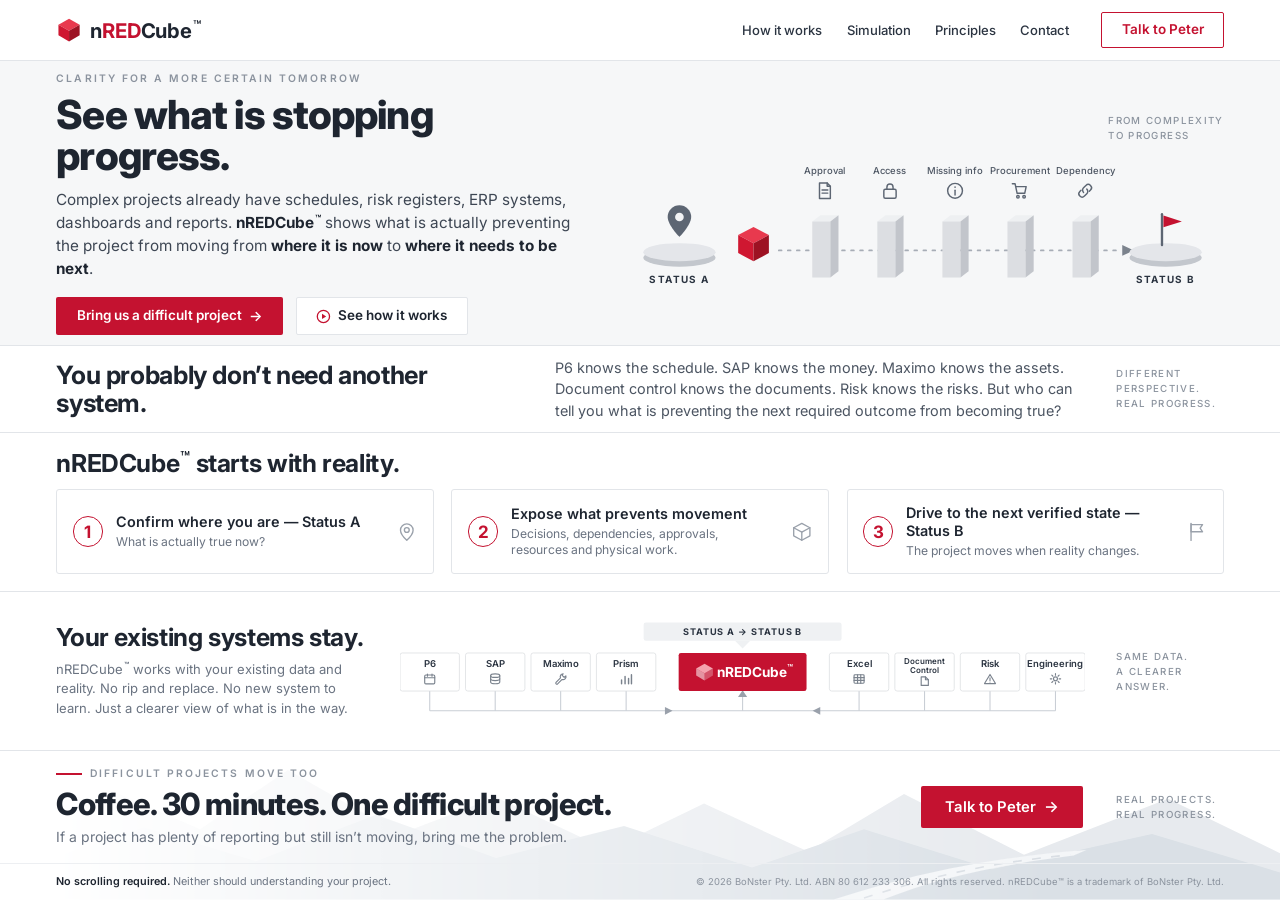
==== commit 27f57f30: "Add trademark to simulation heading and reveal outcome claims" ====
--- a/index.html
+++ b/index.html
@@ -31,7 +31,8 @@
 
             <nav class="site-nav" aria-label="Primary">
                 <button type="button" class="nav-link js-hiw" data-screen="how-it-works">How it works</button>
-                <a class="nav-link" href="/principia/">Principles</a>
+                <button type="button" class="nav-link js-sim" data-screen="simulation">Simulation</button>
+                <a class="nav-link js-prin" href="/principia/">Principles</a>
                 <!-- Reserved for a future Use cases screen; hidden from view and from the tab order. -->
                 <a class="nav-link" data-screen="use-cases" href="#systems" hidden>Use cases</a>
                 <a class="nav-link" href="mailto:peter.cziel@nredgroup.com.au?subject=nREDCube%20enquiry">Contact</a>
@@ -404,7 +405,7 @@
 
             <div class="hiw-tools">
                 <p class="hiw-count">How it works <span id="hiwCount">1</span>&thinsp;/&thinsp;4</p>
-                <button type="button" class="hiw-btn" id="hiwToggle" data-state="playing" aria-label="Pause">
+                <button type="button" class="hiw-btn js-hiw-toggle" data-state="playing" aria-label="Pause">
                     <svg viewBox="0 0 16 16" aria-hidden="true" focusable="false">
                         <path class="ic-pause" d="M4 2h3.2v12H4zM8.8 2H12v12H8.8z"/>
                         <path class="ic-play" d="M4 2l10 6-10 6z"/>
@@ -555,6 +556,22 @@
                     <p class="hiw-note"><b>AI = tool</b><span>speed &bull; pattern finding &bull; analysis</span></p>
                     <p class="hiw-note hiw-note-red"><b>USCMS = methodology</b><span>vision &bull; strategy &bull; governing logic</span></p>
                 </div>
+
+                <div class="hiw-nav">
+                    <button type="button" class="hiw-navbtn" data-step="-1">
+                        <span aria-hidden="true">&larr;</span> Back
+                    </button>
+                    <button type="button" class="hiw-btn js-hiw-toggle"
+                            data-state="playing" aria-label="Pause">
+                        <svg viewBox="0 0 16 16" aria-hidden="true" focusable="false">
+                            <path class="ic-pause" d="M4 2h3.2v12H4zM8.8 2H12v12H8.8z"/>
+                            <path class="ic-play" d="M4 2l10 6-10 6z"/>
+                        </svg>
+                    </button>
+                    <button type="button" class="hiw-navbtn" data-step="1">
+                        Next <span aria-hidden="true">&rarr;</span>
+                    </button>
+                </div>
             </div>
 
         </div>
@@ -573,6 +590,76 @@
     </div>
 </div>
 
+<!-- ══ Simulation — same scope, different resistance ═════════════ -->
+<div class="sim-overlay" id="simulation" aria-hidden="true">
+    <div class="sim-panel" role="dialog" aria-modal="true" aria-label="nREDCube project flow simulation">
+
+        <header class="hiw-head">
+            <button type="button" class="hiw-home sim-home" aria-label="Close simulation and return to the home page">
+                <svg class="logo-mark" viewBox="0 0 32 32" aria-hidden="true" focusable="false">
+                    <path d="M16 2 29 9.5 16 17 3 9.5Z" fill="#e8394e"/>
+                    <path d="M3 9.5 16 17v13L3 22.5Z" fill="#cf1731"/>
+                    <path d="M29 9.5 16 17v13l13-7.5Z" fill="#9d1223"/>
+                </svg>
+                <span class="logo-text">n<span class="logo-accent">RED</span>Cube<sup class="tm">&trade;</sup></span>
+            </button>
+
+            <div class="hiw-tools">
+                <p class="hiw-count">Simulation</p>
+                <button type="button" class="hiw-btn" id="simClose" aria-label="Close">
+                    <svg viewBox="0 0 16 16" aria-hidden="true" focusable="false">
+                        <path d="M3.4 2.3 8 6.9l4.6-4.6 1.1 1.1L9.1 8l4.6 4.6-1.1 1.1L8 9.1l-4.6 4.6-1.1-1.1L6.9 8 2.3 3.4z"/>
+                    </svg>
+                </button>
+            </div>
+        </header>
+
+        <div class="sim-body">
+            <div class="sim-stage-scroll">
+                <canvas id="simCanvas" class="sim-stage" width="855" height="775" role="img"
+                    aria-label="Two animated weekly grids. Conventional delivery fills all 52 weeks. nREDCube flow reaches the same outcome in 32 weeks because the surplus effort burns off before it lands."></canvas>
+            </div>
+        </div>
+
+        <footer class="sim-foot">
+            <p><strong>Same required physical scope.</strong> Different resistance to progress. Different time to Status B.</p>
+            <button type="button" class="sim-replay" id="simReplay">Replay</button>
+        </footer>
+
+    </div>
+</div>
+
+<!-- ══ PRINCIPIA — the canonical document, shown in a popup ══════ -->
+<div class="prin-overlay" id="principia" aria-hidden="true">
+    <div class="prin-panel" role="dialog" aria-modal="true" aria-label="nREDCube PRINCIPIA">
+
+        <header class="hiw-head">
+            <button type="button" class="hiw-home prin-home" aria-label="Close and return to the home page">
+                <svg class="logo-mark" viewBox="0 0 32 32" aria-hidden="true" focusable="false">
+                    <path d="M16 2 29 9.5 16 17 3 9.5Z" fill="#e8394e"/>
+                    <path d="M3 9.5 16 17v13L3 22.5Z" fill="#cf1731"/>
+                    <path d="M29 9.5 16 17v13l13-7.5Z" fill="#9d1223"/>
+                </svg>
+                <span class="logo-text">n<span class="logo-accent">RED</span>Cube<sup class="tm">&trade;</sup></span>
+            </button>
+
+            <div class="hiw-tools">
+                <p class="hiw-count">Principles</p>
+                <button type="button" class="hiw-btn" id="prinClose" aria-label="Close">
+                    <svg viewBox="0 0 16 16" aria-hidden="true" focusable="false">
+                        <path d="M3.4 2.3 8 6.9l4.6-4.6 1.1 1.1L9.1 8l4.6 4.6-1.1 1.1L8 9.1l-4.6 4.6-1.1-1.1L6.9 8 2.3 3.4z"/>
+                    </svg>
+                </button>
+            </div>
+        </header>
+
+        <div class="prin-body">
+            <iframe id="prinFrame" class="prin-frame" title="nREDCube PRINCIPIA"></iframe>
+        </div>
+
+    </div>
+</div>
+
 <script>
     document.getElementById('year').textContent = new Date().getFullYear();
 
@@ -580,7 +667,7 @@
         var overlay  = document.getElementById('hiw');
         var panel    = overlay.querySelector('.hiw-panel');
         var countEl  = document.getElementById('hiwCount');
-        var toggleEl = document.getElementById('hiwToggle');
+        var toggleEls = overlay.querySelectorAll('.js-hiw-toggle');
         var closeEl  = document.getElementById('hiwClose');
         var homeEl   = overlay.querySelector('.hiw-home');
         var stages   = overlay.querySelectorAll('.hiw-stage');
@@ -609,8 +696,10 @@
 
         function setPaused(state) {
             paused = state;
-            toggleEl.setAttribute('data-state', state ? 'paused' : 'playing');
-            toggleEl.setAttribute('aria-label', state ? 'Play' : 'Pause');
+            toggleEls.forEach(function (t) {
+                t.setAttribute('data-state', state ? 'paused' : 'playing');
+                t.setAttribute('aria-label', state ? 'Play' : 'Pause');
+            });
             if (state) stop(); else restart();
         }
 
@@ -658,9 +747,518 @@
         overlay.querySelectorAll('[data-goto]').forEach(function (b) {
             b.addEventListener('click', function () { go(Number(b.dataset.goto)); });
         });
+        overlay.querySelectorAll('[data-step]').forEach(function (b) {
+            b.addEventListener('click', function () { go(current + Number(b.dataset.step)); });
+        });
         closeEl.addEventListener('click', close);
         homeEl.addEventListener('click', close);
-        toggleEl.addEventListener('click', function () { setPaused(!paused); });
+        toggleEls.forEach(function (t) {
+            t.addEventListener('click', function () { setPaused(!paused); });
+        });
+        overlay.addEventListener('mousedown', function (e) { if (e.target === overlay) close(); });
+    })();
+
+
+    (function () {
+        var overlay = document.getElementById('simulation');
+        var panel = overlay.querySelector('.sim-panel');
+        var canvas = document.getElementById('simCanvas');
+        var closeEl = document.getElementById('simClose');
+        var homeEl = overlay.querySelector('.sim-home');
+        var replayEl = document.getElementById('simReplay');
+        var screenEl = document.querySelector('.screen');
+        var opener = null;
+        var frame = 0;
+
+        var COLS = 20;
+        var ROWS = 52;
+        var SCOPE_ROWS = 32;
+        var CELL = 10;
+        var CUBE = 8.4;
+        var GRID_TOP = 88;
+        var GRID_BOTTOM = GRID_TOP + ROWS * CELL;
+        var LEFT_X = 80;
+        var RIGHT_X = 440;
+        var WIDTH = 684;
+        var HEIGHT = 620;
+        var SCENE_SCALE = 1.25;
+        var DISPLAY_WIDTH = WIDTH * SCENE_SCALE;
+        var DISPLAY_HEIGHT = HEIGHT * SCENE_SCALE;
+        /* Conventional delivery fills every week. nREDCube reaches the same
+           outcome in SCOPE_ROWS weeks: the surplus burns off mid-fall. */
+        var TOTAL_CUBES = COLS * ROWS;
+        var KEPT_CUBES = COLS * SCOPE_ROWS;
+        var WASTE_CUBES = TOTAL_CUBES - KEPT_CUBES;
+
+        /* Single pacing knob. Raise to slow the whole simulation down. */
+        var TIME_SCALE = 1.5;
+        var LEFT_END_SECONDS = 15 * TIME_SCALE;
+        /* Derived, so the 52:32 ratio can never drift out of step. */
+        var RIGHT_END_SECONDS = LEFT_END_SECONDS * (SCOPE_ROWS / ROWS);
+        var LANDING_CUE_SECONDS = 0.22;
+        var BURST_SECONDS = 0.5 * TIME_SCALE;
+        var BURST_PARTICLES = 10;
+        /* Burn the surplus off inside the grid, in the band the conventional
+           side is still filling — between week 32 and week 52. */
+        var BURST_Y_TOP = GRID_TOP + CELL;
+        var BURST_Y_BOTTOM = GRID_BOTTOM - (SCOPE_ROWS + 1) * CELL;
+        var FALL_SPEED_RATIO = 0.5;
+        var FALL_DURATION_SCALE = (SCENE_SCALE / FALL_SPEED_RATIO) * TIME_SCALE;
+        var BASE_FALL_SECONDS = 0.52;
+        var FALL_VARIANCE_SECONDS = 0.42;
+        var MAX_FALL_SECONDS = (BASE_FALL_SECONDS + FALL_VARIANCE_SECONDS) * FALL_DURATION_SCALE;
+        var FIRST_BIRTH_SECONDS = 0.04;
+        var MARKERS = [52, 48, 40, 32, 24, 16, 8, 1];
+        /* The payoff, revealed line by line once the right grid tops out. */
+        var CLAIM_START = RIGHT_END_SECONDS + 0.9 * TIME_SCALE;
+        var CLAIM_STEP = 0.42 * TIME_SCALE;
+        var CLAIM_BIG_LINE = 21;
+        var CLAIM_SMALL_LINE = 17;
+        var CLAIM_GAP = 13;
+        var CLAIMS = [
+            { text: 'LOWER COST', big: true },
+            { text: 'LOWER STRESS', big: true },
+            { text: 'LOWER RISK', big: true },
+            { text: 'FASTER DELIVERY', big: true },
+            { text: 'SAME OR BETTER', big: true, gapBefore: true },
+            { text: 'Safety Record', big: false },
+            { text: 'Quality', big: false }
+        ];
+        var palette = ['#69757a', '#7c888d', '#909a9e', '#a4adb0', '#b8c0c2'];
+        var leftCubes = createLeftTimeline();
+        var rightCubes = createRightTimeline();
+        var background = null;
+
+        function seeded(seed) {
+            var value = Math.sin(seed * 12.9898 + 78.233) * 43758.5453;
+            return value - Math.floor(value);
+        }
+
+        function noise(seed) {
+            var value = Math.sin(seed * 91.733 + 17.19) * 43758.5453;
+            return value - Math.floor(value);
+        }
+
+        function fallDuration(id) {
+            return (BASE_FALL_SECONDS + seeded(id + 3) * FALL_VARIANCE_SECONDS) * FALL_DURATION_SCALE;
+        }
+
+        function makeLandingCube(id, row, col, landAt) {
+            var duration = fallDuration(id);
+            return {
+                id: id,
+                row: row,
+                targetRow: row,
+                col: col,
+                bornAt: landAt - duration,
+                landAt: landAt,
+                spawnY: -12 - seeded(id + 31) * 50,
+                color: Math.floor(seeded(id + 67) * 5)
+            };
+        }
+
+        /* When does this cube's fall carry it past height y? Inverts the
+           easeIn curve used by cubePosition. */
+        function timeAtHeight(cube, y) {
+            var targetY = GRID_BOTTOM - (cube.targetRow + 1) * CELL + (CELL - CUBE) / 2;
+            var span = targetY - cube.spawnY;
+            if (span <= 0) return cube.landAt;
+            var reached = Math.max(0, Math.min(1, (y - cube.spawnY) / span));
+            return cube.bornAt + Math.pow(reached, 1 / 3) * (cube.landAt - cube.bornAt);
+        }
+
+        function landingSchedule(index, endSeconds) {
+            var firstLanding = MAX_FALL_SECONDS + FIRST_BIRTH_SECONDS;
+            var lastLanding = endSeconds - LANDING_CUE_SECONDS;
+            return firstLanding + (index / (TOTAL_CUBES - 1)) * (lastLanding - firstLanding);
+        }
+
+        /* Every week gets filled — no gaps. */
+        function createLeftTimeline() {
+            var cubes = [];
+            for (var row = 0; row < ROWS; row += 1) {
+                for (var offset = 0; offset < COLS; offset += 1) {
+                    var id = row * COLS + offset;
+                    var col = (offset * 7 + row * 3) % COLS;
+                    cubes.push(makeLandingCube(id, row, col, landingSchedule(id, LEFT_END_SECONDS)));
+                }
+            }
+            return cubes;
+        }
+
+        /* The same stream arrives, but WASTE_CUBES of them burn off before
+           landing, so the stack tops out at SCOPE_ROWS instead of ROWS. */
+        function createRightTimeline() {
+            var cubes = [];
+            var kept = 0;
+            for (var id = 0; id < TOTAL_CUBES; id += 1) {
+                var row = Math.floor(kept / COLS);
+                var offset = kept % COLS;
+                var col = (offset * 7 + row * 3) % COLS;
+                var cube = makeLandingCube(id, row, col, landingSchedule(id, RIGHT_END_SECONDS));
+                /* Spread the waste evenly through the stream rather than
+                   bunching it, so the burn-off reads as continuous. */
+                if (((id * WASTE_CUBES) % TOTAL_CUBES) < WASTE_CUBES) {
+                    cube.doomed = true;
+                    cube.dieAt = timeAtHeight(cube,
+                        BURST_Y_TOP + seeded(id + 11) * (BURST_Y_BOTTOM - BURST_Y_TOP));
+                } else {
+                    kept += 1;
+                }
+                cubes.push(cube);
+            }
+            return cubes;
+        }
+
+        function roundedSquare(context, x, y, size, radius) {
+            var r = Math.min(radius, size / 2);
+            context.beginPath();
+            context.moveTo(x + r, y);
+            context.lineTo(x + size - r, y);
+            context.quadraticCurveTo(x + size, y, x + size, y + r);
+            context.lineTo(x + size, y + size - r);
+            context.quadraticCurveTo(x + size, y + size, x + size - r, y + size);
+            context.lineTo(x + r, y + size);
+            context.quadraticCurveTo(x, y + size, x, y + size - r);
+            context.lineTo(x, y + r);
+            context.quadraticCurveTo(x, y, x + r, y);
+            context.closePath();
+            context.fill();
+        }
+
+        function drawStatic(context) {
+            context.clearRect(0, 0, WIDTH, HEIGHT);
+            context.fillStyle = '#ffffff';
+            context.fillRect(0, 0, WIDTH, HEIGHT);
+            context.textAlign = 'center';
+            context.textBaseline = 'middle';
+            context.fillStyle = '#34454b';
+            context.font = '700 14px Inter, system-ui, -apple-system, BlinkMacSystemFont, "Segoe UI", sans-serif';
+            context.fillText('CONVENTIONAL DELIVERY', LEFT_X + (COLS * CELL) / 2, 24);
+
+            /* Canvas has no rich text, so the trademark is drawn as its own
+               run, raised and smaller. */
+            var titleFont = '700 14px Inter, system-ui, -apple-system, BlinkMacSystemFont, "Segoe UI", sans-serif';
+            var tmFont = '700 9px Inter, system-ui, -apple-system, BlinkMacSystemFont, "Segoe UI", sans-serif';
+            context.font = titleFont;
+            var brandWidth = context.measureText('nREDCube').width;
+            var tailWidth = context.measureText(' FLOW').width;
+            context.font = tmFont;
+            var tmWidth = context.measureText('™').width;
+            var runStart = RIGHT_X + (COLS * CELL) / 2 - (brandWidth + tmWidth + tailWidth) / 2;
+            context.textAlign = 'left';
+            context.font = titleFont;
+            context.fillText('nREDCube', runStart, 24);
+            context.font = tmFont;
+            context.fillText('™', runStart + brandWidth, 19);
+            context.font = titleFont;
+            context.fillText(' FLOW', runStart + brandWidth + tmWidth, 24);
+            context.textAlign = 'center';
+            context.font = '600 12px Inter, system-ui, -apple-system, BlinkMacSystemFont, "Segoe UI", sans-serif';
+            context.fillStyle = '#728188';
+            context.fillText('same physical scope • 52 weeks', LEFT_X + (COLS * CELL) / 2, 45);
+            context.fillText('same physical scope • 32 weeks', RIGHT_X + (COLS * CELL) / 2, 45);
+
+            [LEFT_X, RIGHT_X].forEach(function (gridX) {
+                context.fillStyle = '#f4f7f8';
+                for (var row = 0; row < ROWS; row += 1) {
+                    for (var col = 0; col < COLS; col += 1) {
+                        context.fillRect(gridX + col * CELL + 0.8, GRID_BOTTOM - (row + 1) * CELL + 0.8, CUBE, CUBE);
+                    }
+                }
+
+                context.strokeStyle = '#dbe5e8';
+                context.lineWidth = 1;
+                context.strokeRect(gridX + 0.5, GRID_TOP + 0.5, COLS * CELL - 1, ROWS * CELL - 1);
+                context.font = '600 11px ui-monospace, SFMono-Regular, Menlo, monospace';
+                context.fillStyle = '#728188';
+                context.textAlign = 'right';
+                context.textBaseline = 'middle';
+                MARKERS.forEach(function (week) {
+                    var y = GRID_BOTTOM - (week - 0.5) * CELL;
+                    context.fillText('week ' + week, gridX - 13, y);
+                    context.strokeStyle = week === 32 ? '#9aaeb3' : '#ccd8db';
+                    context.beginPath();
+                    context.moveTo(gridX - 9, y + 0.5);
+                    context.lineTo(gridX - 3, y + 0.5);
+                    context.stroke();
+                });
+            });
+        }
+
+        function clamp01(value) { return Math.max(0, Math.min(1, value)); }
+        function easeIn(value) { return value * value * value; }
+
+        function cubePosition(cube, elapsed, gridX) {
+            var targetX = gridX + cube.col * CELL + (CELL - CUBE) / 2;
+            var targetY = GRID_BOTTOM - (cube.targetRow + 1) * CELL + (CELL - CUBE) / 2;
+            if (elapsed >= cube.landAt) return { x: targetX, y: targetY, angle: 0 };
+            var progress = clamp01((elapsed - cube.bornAt) / (cube.landAt - cube.bornAt));
+            var drift = (noise(cube.id + 81) - 0.5) * 6;
+            return {
+                x: targetX + drift * (1 - progress),
+                y: cube.spawnY + (targetY - cube.spawnY) * easeIn(progress),
+                angle: (noise(cube.id + 19) - 0.5) * 0.7 * (1 - progress)
+            };
+        }
+
+        /* A doomed cube tears apart in mid-air: the surplus effort that
+           nREDCube never has to spend. */
+        function drawBurst(context, cube, elapsed, gridX) {
+            var origin = cubePosition(cube, cube.dieAt, gridX);
+            var progress = (elapsed - cube.dieAt) / BURST_SECONDS;
+            var centreX = origin.x + CUBE / 2;
+            var centreY = origin.y + CUBE / 2;
+            context.save();
+
+            /* Shockwave — short and bright, this is the moment of destruction. */
+            if (progress < 0.5) {
+                var ring = progress / 0.5;
+                context.globalAlpha = (1 - ring) * 0.9;
+                context.strokeStyle = '#c41230';
+                context.lineWidth = 2.4 * (1 - ring) + 0.6;
+                context.beginPath();
+                context.arc(centreX, centreY, 2 + ring * 16, 0, Math.PI * 2);
+                context.stroke();
+            }
+
+            var size = CUBE * 0.42 * (1 - progress);
+            if (size > 0) {
+                context.globalAlpha = (1 - progress) * (1 - progress);
+                context.fillStyle = '#c41230';
+                for (var p = 0; p < BURST_PARTICLES; p += 1) {
+                    var angle = (p / BURST_PARTICLES) * Math.PI * 2 + seeded(cube.id + p) * 0.9;
+                    var distance = progress * (11 + seeded(cube.id + p * 3) * 15);
+                    context.beginPath();
+                    context.arc(centreX + Math.cos(angle) * distance,
+                                centreY + Math.sin(angle) * distance + progress * 5,
+                                size, 0, Math.PI * 2);
+                    context.fill();
+                }
+            }
+            context.restore();
+        }
+
+        function drawCube(context, cube, elapsed, gridX) {
+            if (elapsed < cube.bornAt) return;
+            if (cube.doomed) {
+                if (elapsed >= cube.dieAt + BURST_SECONDS) return;
+                if (elapsed >= cube.dieAt) { drawBurst(context, cube, elapsed, gridX); return; }
+            }
+            /* Settled cubes are the bulk of every frame — skip the transform. */
+            if (elapsed >= cube.landAt + 0.22) {
+                var restX = gridX + cube.col * CELL + (CELL - CUBE) / 2;
+                var restY = GRID_BOTTOM - (cube.targetRow + 1) * CELL + (CELL - CUBE) / 2;
+                context.fillStyle = palette[cube.color % palette.length];
+                roundedSquare(context, restX, restY, CUBE, 1.7);
+                context.fillStyle = 'rgba(255, 255, 255, 0.24)';
+                context.fillRect(restX + 1.3, restY + 1.1, CUBE - 2.6, 1);
+                return;
+            }
+            var position = cubePosition(cube, elapsed, gridX);
+            var x = position.x;
+            var y = position.y;
+            var scaleX = 1;
+            var scaleY = 1;
+            if (elapsed >= cube.landAt) {
+                var landingAge = elapsed - cube.landAt;
+                if (landingAge < 0.22) {
+                    var progress = landingAge / 0.22;
+                    var bounce = Math.sin(progress * Math.PI * 2.5) * (1 - progress);
+                    scaleX += bounce * 0.15;
+                    scaleY -= bounce * 0.2;
+                    y -= Math.max(0, bounce) * 1.8;
+                }
+            }
+            context.save();
+            context.translate(x + CUBE / 2, y + CUBE / 2);
+            context.rotate(position.angle);
+            context.scale(scaleX, scaleY);
+            /* Doomed cubes flare red just before they go, so the burst reads
+               as a consequence rather than a surprise. */
+            context.fillStyle = (cube.doomed && elapsed > cube.dieAt - 0.3 * TIME_SCALE)
+                ? '#c41230'
+                : palette[cube.color % palette.length];
+            roundedSquare(context, -CUBE / 2, -CUBE / 2, CUBE, 1.7);
+            context.fillStyle = 'rgba(255, 255, 255, 0.24)';
+            context.fillRect(-CUBE / 2 + 1.3, -CUBE / 2 + 1.1, CUBE - 2.6, 1);
+            context.restore();
+        }
+
+        /* Centred in the band the conventional side is still burning through. */
+        function drawClaims(context, elapsed) {
+            if (elapsed < CLAIM_START) return;
+            var height = 0;
+            CLAIMS.forEach(function (claim) {
+                height += (claim.gapBefore ? CLAIM_GAP : 0) +
+                    (claim.big ? CLAIM_BIG_LINE : CLAIM_SMALL_LINE);
+            });
+            var y = (GRID_TOP + (GRID_BOTTOM - SCOPE_ROWS * CELL)) / 2 - height / 2;
+            var centreX = RIGHT_X + (COLS * CELL) / 2;
+
+            context.save();
+            context.textAlign = 'center';
+            context.textBaseline = 'top';
+            CLAIMS.forEach(function (claim, index) {
+                if (claim.gapBefore) y += CLAIM_GAP;
+                var appearAt = CLAIM_START + index * CLAIM_STEP;
+                if (elapsed >= appearAt) {
+                    var entry = Math.min(1, (elapsed - appearAt) / (0.3 * TIME_SCALE));
+                    context.globalAlpha = entry;
+                    context.fillStyle = claim.big ? '#16a34a' : '#137a3a';
+                    context.font = claim.big
+                        ? '800 17px Inter, system-ui, -apple-system, BlinkMacSystemFont, "Segoe UI", sans-serif'
+                        : '700 14px Inter, system-ui, -apple-system, BlinkMacSystemFont, "Segoe UI", sans-serif';
+                    context.fillText(claim.text, centreX, y + (1 - entry) * 6);
+                }
+                y += claim.big ? CLAIM_BIG_LINE : CLAIM_SMALL_LINE;
+            });
+            context.restore();
+        }
+
+        function renderScene(context, elapsed) {
+            context.clearRect(0, 0, WIDTH, HEIGHT);
+            context.drawImage(background, 0, 0, WIDTH, HEIGHT);
+            leftCubes.forEach(function (cube) { drawCube(context, cube, elapsed, LEFT_X); });
+            rightCubes.forEach(function (cube) { drawCube(context, cube, elapsed, RIGHT_X); });
+            drawClaims(context, elapsed);
+        }
+
+        function prepareCanvas() {
+            var ratio = Math.min(window.devicePixelRatio || 1, 2);
+            canvas.width = Math.round(DISPLAY_WIDTH * ratio);
+            canvas.height = Math.round(DISPLAY_HEIGHT * ratio);
+            canvas.style.aspectRatio = DISPLAY_WIDTH + ' / ' + DISPLAY_HEIGHT;
+            var context = canvas.getContext('2d');
+            context.setTransform(ratio * SCENE_SCALE, 0, 0, ratio * SCENE_SCALE, 0, 0);
+
+            background = document.createElement('canvas');
+            background.width = canvas.width;
+            background.height = canvas.height;
+            var backgroundContext = background.getContext('2d');
+            backgroundContext.setTransform(ratio * SCENE_SCALE, 0, 0, ratio * SCENE_SCALE, 0, 0);
+            drawStatic(backgroundContext);
+            return context;
+        }
+
+        function play() {
+            if (frame) cancelAnimationFrame(frame);
+            var context = prepareCanvas();
+            var epoch = performance.now();
+            function animate(now) {
+                var elapsed = Math.min((now - epoch) / 1000, LEFT_END_SECONDS);
+                canvas.dataset.elapsed = elapsed.toFixed(3);
+                canvas.dataset.rightState = elapsed < RIGHT_END_SECONDS ? 'active' : 'held';
+                renderScene(context, elapsed);
+                if (elapsed < LEFT_END_SECONDS) frame = requestAnimationFrame(animate);
+            }
+            frame = requestAnimationFrame(animate);
+        }
+
+        function open() {
+            opener = document.activeElement;
+            overlay.classList.add('is-open');
+            overlay.removeAttribute('aria-hidden');
+            if (screenEl) screenEl.setAttribute('inert', '');
+            document.body.classList.add('sim-lock');
+            play();
+            closeEl.focus();
+            document.addEventListener('keydown', onKey);
+        }
+
+        function close() {
+            if (frame) cancelAnimationFrame(frame);
+            frame = 0;
+            overlay.classList.remove('is-open');
+            overlay.setAttribute('aria-hidden', 'true');
+            if (screenEl) screenEl.removeAttribute('inert');
+            document.body.classList.remove('sim-lock');
+            document.removeEventListener('keydown', onKey);
+            if (opener && opener.focus) opener.focus();
+        }
+
+        function trap(e) {
+            var focusable = panel.querySelectorAll('button');
+            var first = focusable[0];
+            var last = focusable[focusable.length - 1];
+            if (e.shiftKey && document.activeElement === first) { e.preventDefault(); last.focus(); }
+            else if (!e.shiftKey && document.activeElement === last) { e.preventDefault(); first.focus(); }
+        }
+
+        function onKey(e) {
+            if (e.key === 'Escape') close();
+            else if (e.key === 'Tab') trap(e);
+        }
+
+        document.querySelectorAll('.js-sim').forEach(function (trigger) {
+            trigger.addEventListener('click', function (e) { e.preventDefault(); open(); });
+        });
+        closeEl.addEventListener('click', close);
+        homeEl.addEventListener('click', close);
+        replayEl.addEventListener('click', play);
+        overlay.addEventListener('mousedown', function (e) { if (e.target === overlay) close(); });
+    })();
+
+
+    (function () {
+        var overlay = document.getElementById('principia');
+        var panel = overlay.querySelector('.prin-panel');
+        var frame = document.getElementById('prinFrame');
+        var closeEl = document.getElementById('prinClose');
+        var homeEl = overlay.querySelector('.prin-home');
+        var screenEl = document.querySelector('.screen');
+        var opener = null;
+
+        function open() {
+            opener = document.activeElement;
+            /* Loaded on first use so the homepage never pays for it. */
+            if (!frame.getAttribute('src')) frame.setAttribute('src', '/principia/');
+            overlay.classList.add('is-open');
+            overlay.removeAttribute('aria-hidden');
+            if (screenEl) screenEl.setAttribute('inert', '');
+            document.body.classList.add('prin-lock');
+            closeEl.focus();
+            document.addEventListener('keydown', onKey);
+        }
+
+        function close() {
+            overlay.classList.remove('is-open');
+            overlay.setAttribute('aria-hidden', 'true');
+            if (screenEl) screenEl.removeAttribute('inert');
+            document.body.classList.remove('prin-lock');
+            document.removeEventListener('keydown', onKey);
+            if (opener && opener.focus) opener.focus();
+        }
+
+        function trap(e) {
+            var focusable = panel.querySelectorAll('button, iframe');
+            var first = focusable[0];
+            var last = focusable[focusable.length - 1];
+            if (e.shiftKey && document.activeElement === first) { e.preventDefault(); last.focus(); }
+            else if (!e.shiftKey && document.activeElement === last) { e.preventDefault(); first.focus(); }
+        }
+
+        function onKey(e) {
+            if (e.key === 'Escape') close();
+            else if (e.key === 'Tab') trap(e);
+        }
+
+        /* Escape has to work while reading the document too, and key events
+           inside an iframe never reach this document. */
+        frame.addEventListener('load', function () {
+            try { frame.contentDocument.addEventListener('keydown', onKey); } catch (err) {}
+        });
+
+        document.querySelectorAll('.js-prin').forEach(function (trigger) {
+            trigger.addEventListener('click', function (e) {
+                /* Leave modified clicks alone so the full page still opens in a new tab. */
+                if (e.metaKey || e.ctrlKey || e.shiftKey || e.altKey || e.button !== 0) return;
+                e.preventDefault();
+                open();
+            });
+        });
+        closeEl.addEventListener('click', close);
+        homeEl.addEventListener('click', close);
         overlay.addEventListener('mousedown', function (e) { if (e.target === overlay) close(); });
     })();
 </script>
--- a/home.css
+++ b/home.css
@@ -555,8 +555,8 @@
 
 .hiw-btn:hover { border-color: var(--red); color: var(--red); }
 .hiw-btn svg { width: 42%; height: 42%; fill: currentColor; }
-.hiw-btn[data-state="playing"] .ic-play  { display: none; }
-.hiw-btn[data-state="paused"]  .ic-pause { display: none; }
+[data-state="playing"] .ic-play  { display: none; }
+[data-state="paused"]  .ic-pause { display: none; }
 
 /* ── popup body ── */
 .hiw-body {
@@ -699,8 +699,9 @@
 .hiw-cube-arrow { transition: opacity .4s; }
 .hiw-panel[data-stage="4"] .hiw-cube-arrow { opacity: 0; }
 
-.hiw-notes { display: none; gap: clamp(8px, 1.2vw, 20px); }
-.hiw-panel[data-stage="3"] .hiw-notes { display: flex; animation: hiwIn .55s ease-out; }
+/* Kept in flow on every stage so the controls below never shift position. */
+.hiw-notes { display: flex; gap: clamp(8px, 1.2vw, 20px); visibility: hidden; }
+.hiw-panel[data-stage="3"] .hiw-notes { visibility: visible; animation: hiwIn .55s ease-out; }
 
 .hiw-note {
     background: #fff;
@@ -713,6 +714,33 @@
 .hiw-note b { display: block; font-size: clamp(10px, 1.5vh, 15px); color: var(--ink); }
 .hiw-note-red b { color: var(--red); }
 .hiw-note span { font-size: clamp(9px, 1.35vh, 13.5px); color: var(--muted); }
+
+.hiw-nav {
+    display: flex;
+    align-items: center;
+    justify-content: center;
+    gap: clamp(8px, 1vw, 16px);
+    margin-top: clamp(18px, 4.6vh, 58px);
+}
+
+.hiw-navbtn {
+    display: inline-flex;
+    align-items: center;
+    gap: .5em;
+    padding: clamp(5px, .9vh, 10px) clamp(11px, 1.3vw, 22px);
+    background: #fff;
+    border: 1px solid var(--line);
+    border-radius: 2px;
+    font-family: inherit;
+    font-size: clamp(9.5px, 1.35vh, 14px);
+    font-weight: 600;
+    color: var(--muted);
+    cursor: pointer;
+    transition: color .15s, border-color .15s;
+}
+
+.hiw-navbtn:hover { color: var(--red); border-color: var(--red); }
+
 
 /* ── popup footer ── */
 .hiw-foot {
@@ -871,3 +899,137 @@
 @media (prefers-reduced-motion: reduce) {
     *, *::before, *::after { animation: none !important; transition: none !important; }
 }
+
+/* ══ Simulation popup ═══════════════════════════════════════════ */
+.sim-overlay {
+    position: fixed;
+    inset: 0;
+    z-index: 50;
+    display: none;
+    align-items: center;
+    justify-content: center;
+    padding: clamp(8px, 2vh, 30px);
+    background: rgba(20, 26, 38, .55);
+}
+
+.sim-overlay.is-open { display: flex; }
+body.sim-lock { overflow: hidden; }
+
+.sim-panel {
+    display: grid;
+    grid-template-rows: auto minmax(0, 1fr) auto;
+    width: min(1580px, 96vw);
+    height: min(94vh, 980px);
+    overflow: hidden;
+    background: #fff;
+    border-radius: 4px;
+    box-shadow: 0 30px 80px rgba(0, 0, 0, .35);
+}
+
+.sim-body {
+    min-width: 0;
+    min-height: 0;
+    display: flex;
+    align-items: center;
+    justify-content: center;
+    overflow: hidden;
+    background: #fff;
+}
+
+.sim-stage-scroll {
+    width: 100%;
+    height: 100%;
+    min-width: 0;
+    min-height: 0;
+    display: flex;
+    align-items: center;
+    justify-content: center;
+    overflow: auto;
+    scrollbar-width: thin;
+    scrollbar-color: #d4dfe1 transparent;
+}
+
+.sim-stage {
+    display: block;
+    width: auto;
+    height: min(100%, 775px);
+    max-width: 100%;
+    object-fit: contain;
+    flex: 0 1 auto;
+}
+
+.sim-foot {
+    display: flex;
+    align-items: center;
+    justify-content: space-between;
+    gap: 20px;
+    border-top: 1px solid var(--line);
+    padding: clamp(9px, 1.5vh, 18px) clamp(14px, 2.4vw, 44px);
+    background: #fff;
+}
+
+.sim-foot p {
+    font-size: clamp(11px, 1.55vh, 15px);
+    color: var(--muted);
+}
+
+.sim-foot strong { color: var(--ink); }
+
+.sim-replay {
+    flex: 0 0 auto;
+    appearance: none;
+    border: 1px solid var(--line);
+    border-radius: 999px;
+    background: #fff;
+    color: var(--ink-2);
+    font: 650 clamp(11px, 1.5vh, 14px)/1 'Inter', sans-serif;
+    padding: 9px 18px 10px;
+    cursor: pointer;
+    transition: color .15s, border-color .15s, transform .15s;
+}
+
+.sim-replay:hover { color: var(--red); border-color: var(--red); transform: translateY(-1px); }
+.sim-replay:active { transform: translateY(1px); }
+
+@media (max-width: 760px) {
+    .sim-panel { width: 98vw; height: 96vh; }
+    .sim-body { align-items: flex-start; }
+    .sim-stage-scroll { justify-content: flex-start; }
+    .sim-stage { height: auto; width: 855px; max-width: none; min-width: 855px; }
+    .sim-foot { align-items: flex-start; }
+}
+
+/* ══ PRINCIPIA popup ════════════════════════════════════════════ */
+.prin-overlay {
+    position: fixed;
+    inset: 0;
+    z-index: 50;
+    display: none;
+    align-items: center;
+    justify-content: center;
+    padding: clamp(8px, 2vh, 30px);
+    background: rgba(20, 26, 38, .55);
+}
+
+.prin-overlay.is-open { display: flex; }
+body.prin-lock { overflow: hidden; }
+
+.prin-panel {
+    display: grid;
+    grid-template-rows: auto minmax(0, 1fr);
+    width: min(1040px, 96vw);
+    height: min(94vh, 1040px);
+    overflow: hidden;
+    background: #fff;
+    border-radius: 4px;
+    box-shadow: 0 30px 80px rgba(0, 0, 0, .35);
+}
+
+.prin-body { min-width: 0; min-height: 0; }
+
+.prin-frame {
+    display: block;
+    width: 100%;
+    height: 100%;
+    border: 0;
+}
